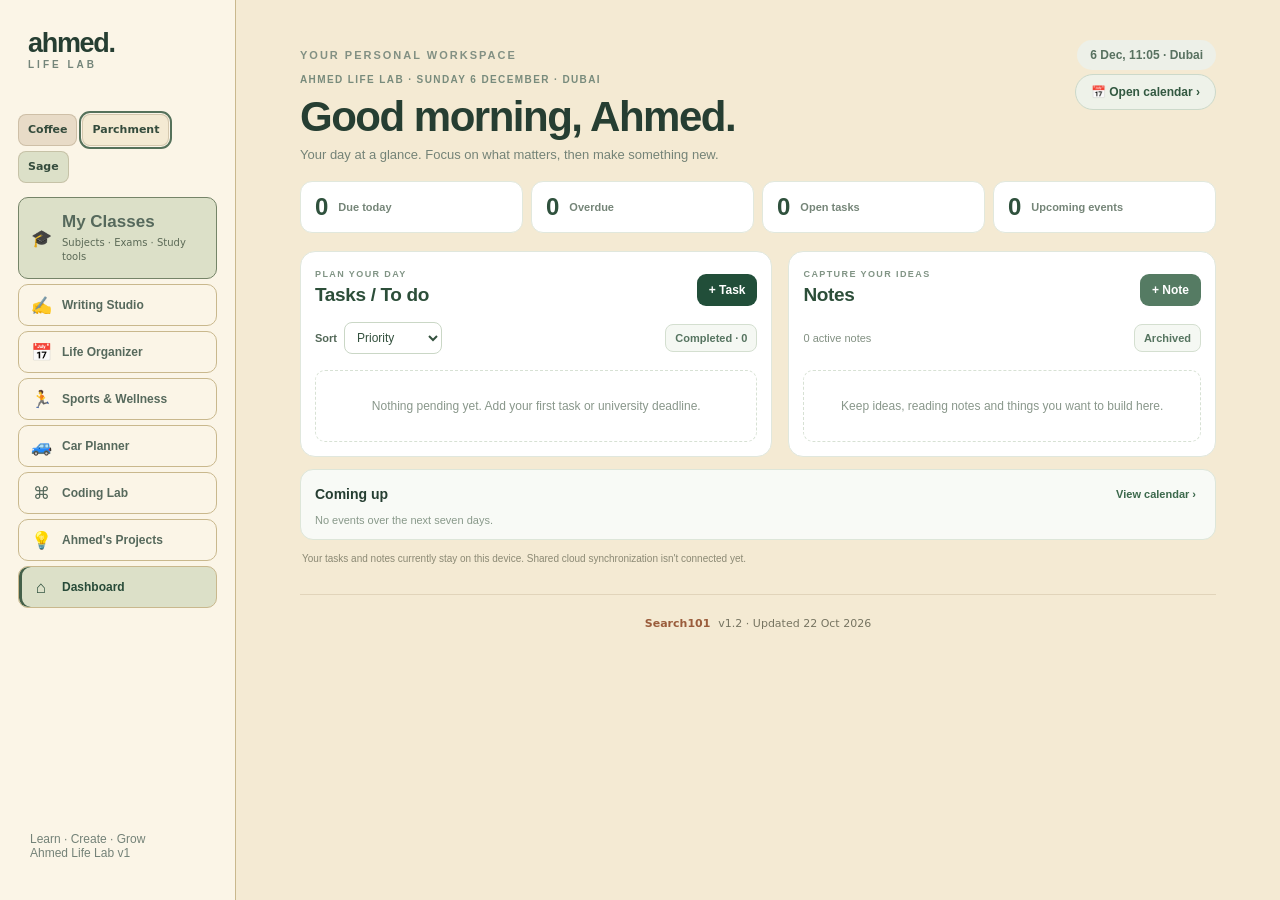
==== index.html @ 599ec327 "Restore browser history, reading position and safe swipe navigation" ====
<!doctype html><html lang="en"><head><meta charset="UTF-8"/><meta name="viewport" content="width=device-width,initial-scale=1"/><title>Ahmed | Life Lab</title><meta name="theme-color" content="#142F23"><meta name="apple-mobile-web-app-capable" content="yes"><meta name="apple-mobile-web-app-status-bar-style" content="default"><meta name="apple-mobile-web-app-title" content="Ahmed Life Lab"><link rel="icon" type="image/svg+xml" href="/ahmed-icon.svg?v=2"><link rel="apple-touch-icon" sizes="180x180" href="/apple-touch-icon.png?v=2"><link rel="manifest" href="/manifest.webmanifest?v=2"><style>
:root{font-family:Inter,ui-sans-serif,-apple-system,BlinkMacSystemFont,"Segoe UI",sans-serif;color:#263a31;background:#f7f5ef}*{box-sizing:border-box}body{margin:0}button,input,textarea,select{font:inherit}button{cursor:pointer}aside{position:fixed;inset:0 auto 0 0;width:236px;background:#eeefe8;border-right:1px solid #e0e4d9;padding:28px 18px;display:flex;flex-direction:column}header.logo{font-size:27px;font-weight:760;letter-spacing:-1.3px;margin:0 10px 30px}.logo a{display:inline-block;color:inherit;text-decoration:none;border-radius:6px}.logo a:focus-visible{outline:2px solid #345543;outline-offset:4px}.logo span{display:block;font-size:10px;letter-spacing:3px;color:#74857a;font-weight:650}.nav{display:grid;gap:5px}.nav button{text-align:left;border:0;background:transparent;border-radius:10px;padding:12px 13px;color:#56695c;font-weight:560}.nav button.active,.nav button:hover{background:#dce5d9;color:#284b39}.foot{margin-top:auto;font-size:12px;color:#748278;padding:12px}main{margin-left:236px;padding:40px clamp(20px,5vw,80px);max-width:1450px}.top{display:flex;justify-content:space-between;align-items:center;gap:10px;flex-wrap:wrap}.eyebrow{color:#829083;font-size:11px;letter-spacing:2px;font-weight:750;text-transform:uppercase}h1{letter-spacing:-1.7px;font-size:clamp(30px,4vw,46px);margin:10px 0}p{color:#6a796e;line-height:1.55}.hero{background:#e7ecdf;border-radius:20px;padding:32px;margin:26px 0}.hero h2{margin:8px 0;font-size:29px;letter-spacing:-.9px}.grid{display:grid;grid-template-columns:repeat(3,minmax(0,1fr));gap:16px}.card,.panel{background:#fff;border:1px solid #e7e9e1;border-radius:17px;padding:23px;box-shadow:0 3px 9px #25382905}.card{cursor:pointer;transition:transform .15s}.card:hover{transform:translateY(-2px)}.symbol{display:inline-flex;align-items:center;justify-content:center;width:42px;height:42px;border-radius:13px;background:#eef2e9;color:#456653;font-size:22px}.card h3{margin:16px 0 4px}.card p{font-size:13px;margin:0}.chip{background:#edf0e8;color:#587160;padding:8px 13px;border-radius:50px;font-size:12px;font-weight:700}.toolbar{display:flex;gap:10px;flex-wrap:wrap;margin:20px 0}.primary{background:#345543;color:white;border:0;padding:12px 18px;border-radius:10px;font-weight:650}.secondary{background:#e9ede6;border:0;padding:10px 14px;border-radius:9px;color:#365340}.danger{color:#9a4b4b}.items{display:grid;gap:10px}.item{display:flex;align-items:center;gap:12px;justify-content:space-between;padding:15px;border:1px solid #e7e9e1;border-radius:12px;background:#fff}.item strong{display:block}.item small{display:block;color:#8a948b;margin-top:5px}.item .actions{display:flex;gap:6px}.empty{text-align:center;padding:40px 10px;color:#829083;border:1px dashed #d8ddd2;border-radius:14px}.modal{position:fixed;inset:0;background:#10201888;display:none;align-items:center;justify-content:center;padding:16px;z-index:9}.modal.show{display:flex}.dialog{background:#fafbf8;width:min(540px,100%);padding:25px;border-radius:18px;max-height:90vh;overflow:auto}.dialog label{display:block;margin:15px 0 6px;font-size:13px;font-weight:700}.dialog input,.dialog textarea,.dialog select{width:100%;border:1px solid #d5ddd1;background:white;border-radius:10px;padding:11px;color:#263a31}.dialog textarea{min-height:130px}.dialog .buttons{display:flex;gap:9px;margin-top:20px}.small{font-size:12px}.notice{background:#fff9e9;border:1px solid #f0e3bb;padding:12px 16px;border-radius:10px;font-size:12px;color:#766537;margin:20px 0}#menu{display:none}@media(max-width:900px){aside{position:static;width:auto;padding:18px}.logo{margin:0 0 12px!important}.nav{display:flex;overflow:auto;gap:3px}.nav button{white-space:nowrap;font-size:12px;padding:9px}aside .foot{display:none}main{margin:0;padding:20px}.grid{grid-template-columns:repeat(2,minmax(0,1fr))}}@media(max-width:550px){.grid{grid-template-columns:1fr}.hero{padding:22px}.card{padding:18px}.item{align-items:flex-start}.item .actions{flex-direction:column}}

/* Responsive navigation refresh · Ahmed Life Lab · October 2026 */
.nav button{display:flex;align-items:center;gap:10px}
.nav .nav-icon{flex:0 0 22px;display:inline-flex;justify-content:center;align-items:center;font-size:17px;line-height:1}
.nav .nav-label{min-width:0;line-height:1.2}
@media(max-width:900px){
  aside{padding:14px 14px 12px}
  header.logo{margin:0 0 12px!important;font-size:26px}
  .nav{display:grid;grid-template-columns:repeat(2,minmax(0,1fr));gap:6px;overflow:visible;width:100%}
  .nav button{display:flex;align-items:center;gap:7px;min-width:0;min-height:40px;padding:8px 9px;border:1px solid #e0e5db;border-radius:10px;background:#f9faf6;color:#506557;white-space:normal;text-align:left;font-size:12px;font-weight:630;line-height:1.15}
  .nav button.active{background:#dce5d9;border-color:#cadacc;color:#284b39}
  .nav .nav-icon{flex:0 0 19px;font-size:15px}
  .nav .nav-label{white-space:normal;overflow-wrap:normal}
  main{padding:14px 14px 24px}
  .top{align-items:center;gap:6px;margin-bottom:10px}
  .top .eyebrow{font-size:10px;letter-spacing:1.2px}
  .top .chip{font-size:11px;padding:7px 9px}
  h1{margin:8px 0 12px;font-size:clamp(29px,7vw,39px);line-height:1.15}
  .hero{margin:15px 0;padding:20px}
  .hero h2{font-size:24px}
  .hero p{margin-bottom:0}
}
@media(max-width:390px){
  .nav button{font-size:11px;gap:5px;padding:8px 7px}
  .nav .nav-icon{flex-basis:17px;font-size:14px}
  .top .eyebrow{letter-spacing:.7px}
}

.idea-launcher{display:flex;align-items:center;gap:12px;width:100%;text-align:left;cursor:pointer;margin-top:14px;padding:15px 18px;color:#263a31;font:inherit;border-radius:15px}
.idea-launcher:hover,.idea-launcher:focus-visible{background:#fbfcf9;border-color:#bccfbd;outline-offset:2px}
.idea-launcher-icon{width:40px;height:40px;flex:0 0 40px;display:grid;place-items:center;border-radius:11px;background:#edf2e9;font-size:20px}
.idea-launcher-label{display:flex;flex-direction:column;gap:5px;min-width:0}
.idea-launcher-label strong{font-size:16px;font-weight:730;color:#263a31}
.idea-launcher-label small{font-size:12px;color:#7b8b7b}
.idea-launcher-arrow{margin-left:auto;color:#698473;font-size:23px}
@media(max-width:900px){.idea-launcher{padding:12px 14px;margin-top:12px}}

/* Ahmed personal calendar */
.ahc{max-width:1350px;margin:0 auto 25px;color:#2a4535}
.ahc button,.ahc select{font:inherit;cursor:pointer}
.ahc-header{display:flex;justify-content:space-between;align-items:end;gap:12px;flex-wrap:wrap}
.ahc-kicker{font-size:10px;font-weight:750;color:#799080;letter-spacing:1.7px}
.ahc-header h1{font-size:clamp(28px,3vw,39px);margin:7px 0 4px}
.ahc-header p{margin:0;font-size:13px}
.ahc-tools{display:flex;align-items:center;flex-wrap:wrap;gap:6px}
.ahc-btn,.ahc-select{min-height:35px;padding:8px 11px;border:1px solid #bccdbb;border-radius:9px;background:#fff;color:#2d4b3a;font-weight:620;font-size:12px}
.ahc-btn.active{background:#214d39;color:#fff;border-color:#214d39}
.ahc-controls{display:flex;justify-content:space-between;align-items:center;gap:9px;flex-wrap:wrap;margin:13px 0 7px}
.ahc-fields,.ahc-pager,.ahc-views{display:flex;gap:6px;align-items:center;flex-wrap:wrap}
.ahc-select{font-weight:500;padding:8px;max-width:150px}
.ahc-pager .arrow{font-size:18px;min-width:36px}
.ahc-caption{margin:13px 0 6px;font-size:19px;font-weight:750;letter-spacing:-.3px}
.ahc-yearbar{display:flex;align-items:center;gap:10px}
.ahc-legend{display:flex;gap:6px;flex-wrap:wrap;margin:10px 0 5px}
.ahc-pri{font-size:11px;padding:5px 9px;border-radius:6px;border:1px solid currentColor}
.ahc-pri.urgent{background:#fdf0f1;color:#a92d38}
.ahc-pri.high{background:#fff3e9;color:#a45b32}
.ahc-pri.normal{background:#edf4ed;color:#42724d}
.ahc-pri.low{background:#ebf3fb;color:#3c6f97}
.ahc-pri.picked{outline:2px solid currentColor;outline-offset:1px}
.ahc-hint{font-size:11px;color:#78897d;margin:5px 0 11px}
.ahc-month{border:1px solid #c2d0bf;border-radius:12px;overflow:hidden;background:#fff}
.ahc-week-head,.ahc-month-grid{display:grid;grid-template-columns:repeat(7,minmax(0,1fr))}
.ahc-week-head{background:#e5ede1}
.ahc-week-head span{text-align:center;font-weight:730;font-size:12px;padding:10px 2px}
.ahc-cell{min-width:0;min-height:103px;padding:4px 5px;border-top:1px solid #cad8c6;border-right:1px solid #cad8c6}
.ahc-cell:nth-child(7n){border-right:0}
.ahc-cell.outside{background:#f4f6f3}
.ahc-cell.selected{background:#f1f7ef;box-shadow:inset 0 0 0 2px #739575}
.ahc-number-line{display:flex;justify-content:flex-end;margin-bottom:4px}
.ahc-number{border:0;border-radius:25px;background:transparent;color:#2d4b3a;font-size:12px;font-weight:750;min-width:27px;min-height:27px}
.ahc-cell.today .ahc-number{background:#214d39;color:#fff}
.ahc-cell.outside .ahc-number{color:#99a89b}
.ahc-chips{display:grid;gap:3px}
.ahc-chip{display:block;min-width:0;width:100%;overflow:hidden;text-overflow:ellipsis;white-space:nowrap;text-align:left;border:0;border-left:3px solid #56805a;border-radius:5px;padding:4px 5px;background:#ebf3e9;color:#355a39;font-size:10px;line-height:1.4}
.ahc-chip.urgent{background:#fef0f1;border-color:#ba3441;color:#aa3540}
.ahc-chip.high{background:#fff0e6;border-color:#bd794d;color:#985b38}
.ahc-chip.low,.ahc-chip.university{background:#eaf2fa;border-color:#4578a5;color:#35628b}
.ahc-chip.done{text-decoration:line-through;opacity:.65}
.ahc-more{font-size:10px;color:#6f806f}
.ahc-agenda{border:1px solid #e0e7dc;border-radius:12px;background:#fff;padding:14px;margin:16px 0}
.ahc-agenda-head{display:flex;align-items:center;justify-content:space-between;gap:8px;margin-bottom:12px}
.ahc-agenda-head h2{font-size:17px;margin:0}
.ahc-agenda-list{display:grid;gap:7px}
.ahc-entry{display:flex;gap:9px;align-items:center;justify-content:space-between;border-left:4px solid #557f5d;background:#f4f7f2;padding:10px 11px;border-radius:7px;min-width:0}
.ahc-entry.urgent{background:#fef2f2;border-color:#b73442}
.ahc-entry.high{background:#fff4ed;border-color:#b8794c}
.ahc-entry.low,.ahc-entry.university{background:#eef5fc;border-color:#5380a4}
.ahc-entry.done{opacity:.65}
.ahc-entry.done strong{text-decoration:line-through}
.ahc-details{flex:1;min-width:0;display:flex;flex-direction:column;gap:4px}
.ahc-details strong{font-size:12px;overflow-wrap:anywhere}
.ahc-details small{font-size:11px;color:#718273;white-space:pre-wrap;overflow-wrap:anywhere}
.ahc-entry-tools{display:flex;gap:6px;align-items:center}
.ahc-entry-tools button{border:1px solid #c4d3c1;background:#fff;color:#365942;border-radius:7px;padding:6px 9px;font-size:11px}
.ahc-entry-tools input{accent-color:#356542;width:16px;height:16px}
.ahc-empty{color:#819181;font-size:12px;padding:12px}
.ahc-week{display:grid;grid-template-columns:repeat(7,minmax(0,1fr));border:1px solid #c5d3c2;border-radius:12px;overflow:hidden;background:#fff}
.ahc-week-col{padding:8px;min-width:0;min-height:170px;border-right:1px solid #cbd8c9}
.ahc-week-col:last-child{border-right:0}
.ahc-week-col.selected{background:#f0f6ed}
.ahc-week-col>button{border:0;background:transparent;font-size:12px;font-weight:740;color:#305341;margin-bottom:12px}
.ahc-week-col .ahc-chip{margin-bottom:5px}
.ahc-year{display:grid;grid-template-columns:repeat(3,minmax(0,1fr));gap:12px}
.ahc-mini{border:1px solid #d7e1d4;border-radius:12px;background:#fff;padding:11px;min-width:0}
.ahc-mini-title{border:0;background:transparent;color:#2c533b;font-size:13px;font-weight:760;margin-bottom:8px}
.ahc-mini-grid{display:grid;grid-template-columns:repeat(7,minmax(0,1fr));gap:2px}
.ahc-mini-grid span,.ahc-mini-grid button{border:0;background:transparent;text-align:center;border-radius:4px;padding:4px 0;font-size:10px;min-width:0;color:#496c50}
.ahc-mini-grid button.has{background:#dcebd7;font-weight:750}
.ahc-mini-grid button.today{background:#264b38;color:white}
.ahc-footnote{margin-top:12px;background:#fff9e9;border:1px solid #f1e4c0;border-radius:9px;padding:10px 12px;font-size:11px;color:#826d49}
.ahc-overlay{position:fixed;inset:0;background:#13271bbb;z-index:50;display:none;align-items:center;justify-content:center;padding:14px}
.ahc-overlay.show{display:flex}
.ahc-dialog{background:white;border-radius:16px;max-height:90dvh;overflow:auto;width:min(520px,100%);padding:20px}
.ahc-dialog h2{margin:0 0 12px}
.ahc-dialog label{font-size:12px;font-weight:700;display:block;margin:10px 0 5px}
.ahc-dialog input:not([type=checkbox]),.ahc-dialog textarea,.ahc-dialog select{width:100%;min-width:0;border:1px solid #c5d4c2;border-radius:8px;padding:10px;font:inherit;font-size:13px;box-sizing:border-box;background:white;color:#2a4635}
.ahc-dialog textarea{min-height:95px}
.ahc-form-grid{display:grid;grid-template-columns:repeat(2,minmax(0,1fr));gap:5px 10px}
.ahc-modal-actions{display:flex;gap:8px;justify-content:flex-end;flex-wrap:wrap;margin-top:15px}
@media(max-width:900px){.ahc-cell{min-height:85px}.ahc-controls{justify-content:flex-start}.ahc-header{align-items:flex-start}}
@media(max-width:650px){
 .ahc-header h1{font-size:28px}.ahc-tools .ahc-btn{padding:8px;font-size:11px}
 .ahc-controls .ahc-fields{flex:1 1 100%}.ahc-cell{min-height:55px;padding:2px 1px}
 .ahc-week-head span{font-size:10px;padding:8px 1px}
 .ahc-number-line{justify-content:center}.ahc-number{min-height:23px;min-width:23px;font-size:11px;padding:0}
 .ahc-chips{text-align:center;display:block;line-height:8px}
 .ahc-chip{display:inline-block;vertical-align:middle;width:6px;height:6px;margin:1px;padding:0;border:0;border-radius:50%;font-size:0}
 .ahc-more{font-size:9px}.ahc-week-col{padding:4px 1px;min-height:90px}
 .ahc-week-col>button{padding:0;font-size:10px}.ahc-week-col .ahc-chip{display:block;margin:3px auto}
 .ahc-year{grid-template-columns:repeat(2,minmax(0,1fr));gap:8px}.ahc-mini{padding:7px 5px}.ahc-mini-grid span,.ahc-mini-grid button{font-size:9px;padding:3px 0}
 .ahc-agenda{padding:11px}.ahc-agenda-head h2{font-size:15px}.ahc-form-grid{gap:3px 7px}
}
@media print{
  body{background:#fff!important}aside,.top,main>.notice,.ahc-tools,.ahc-controls,.ahc-yearbar,.ahc-legend,.ahc-hint,.ahc-footnote,.ahc-overlay,.ahc-agenda-head button,.ahc-entry-tools{display:none!important}
  main{max-width:none!important;margin:0!important;padding:0!important}.ahc{max-width:100%}
  .ahc-cell{min-height:84px!important;break-inside:avoid}.ahc-year{grid-template-columns:repeat(3,minmax(0,1fr))}
  .ahc-week-head,.ahc-month-grid,.ahc-mini{break-inside:avoid}.ahc-chip{white-space:normal}
}

/* Ahmed Life Lab daily workspace */
.ahd{max-width:1420px}
.ahd-greeting{display:flex;justify-content:space-between;align-items:flex-start;gap:14px;margin:4px 0 15px;flex-wrap:wrap}
.ahd-greeting .ahd-kicker{font-size:10px;color:#788b7c;letter-spacing:1.4px;font-weight:770;text-transform:uppercase}
.ahd-greeting h1{margin:8px 0 5px;font-size:clamp(29px,3.7vw,42px);letter-spacing:-1.5px;line-height:1.13}
.ahd-greeting p{margin:0;font-size:13px;color:#748377}
.ahd-date-pill{border:1px solid #ccd9ca;border-radius:30px;padding:10px 15px;background:#eef2e9;color:#325840;font-size:12px;font-weight:750;cursor:pointer}
.ahd-stats{display:grid;grid-template-columns:repeat(4,minmax(0,1fr));gap:8px;margin:0 0 18px}
.ahd-stats>div{border:1px solid #e1e8dd;border-radius:12px;padding:11px 14px;background:#fff;display:flex;gap:10px;align-items:center;min-width:0}
.ahd-stats strong{font-size:24px;font-weight:790;color:#2f513d}
.ahd-stats span{font-size:11px;color:#758578;font-weight:620}
.ahd-layout{display:grid;grid-template-columns:minmax(0,1fr) 188px;align-items:start;gap:16px}
.ahd-work,.ahd-panel,.ahd-columns{min-width:0}
.ahd-columns{display:grid;grid-template-columns:minmax(0,1.05fr) minmax(0,.95fr);gap:13px;align-items:start}
.ahd-panel{background:#fff;border:1px solid #e0e7dd;border-radius:15px;padding:14px}
.ahd-panel-top{display:flex;align-items:center;justify-content:space-between;gap:6px;min-height:49px}
.ahd-eyebrow{font-size:9px;letter-spacing:1.4px;font-weight:800;color:#819485}
.ahd-panel h2{margin:5px 0;color:#2c4e39;font-size:19px;letter-spacing:-.35px}
.ahd-solid-btn{border:0;border-radius:9px;background:#214e39;color:#fff;padding:9px 12px;font-size:12px;font-weight:720;cursor:pointer;white-space:nowrap}
.ahd-note-add{background:#557b63}
.ahd-panel-controls{display:flex;align-items:center;flex-wrap:wrap;gap:7px;min-height:43px;margin:2px 0 10px;color:#829082;font-size:11px}
.ahd-panel-controls label{font-weight:730;color:#536858}
.ahd-panel-controls select{font:inherit;font-size:12px;color:#34513e;border:1px solid #cad7c6;background:#fff;border-radius:8px;padding:7px 8px;min-width:98px}
.ahd-filter{margin-left:auto;border:1px solid #d4dfd0;background:#f5f8f3;border-radius:8px;color:#567460;padding:7px 9px;font-size:11px;font-weight:710;cursor:pointer}
.ahd-filter.on{color:#fff;background:#416b50}
.ahd-task-list,.ahd-note-list{display:grid;gap:8px}
.ahd-task{border:1px solid #d2dfd0;background:#f4f8f2;border-radius:11px;padding:11px}
.ahd-task.urgent{border-color:#e5a3a4;background:#fff4f3}
.ahd-task.high{border-color:#e3bb9c;background:#fff7f0}
.ahd-task.low{border-color:#aec9de;background:#f4f9fd}
.ahd-task.is-done{opacity:.72}
.ahd-card-heading{display:flex;align-items:flex-start;justify-content:space-between;gap:8px}
.ahd-card-heading strong{font-size:13px;line-height:1.45;color:#2b4535;overflow-wrap:anywhere}
.ahd-task.is-done strong{text-decoration:line-through}
.ahd-task-tag{background:#e8eee5;border-radius:6px;color:#617966;font-size:10px;padding:4px 6px;flex-shrink:0}
.ahd-description{margin:6px 0;color:#58695e;font-size:11px;line-height:1.55;white-space:pre-wrap;overflow-wrap:anywhere;display:-webkit-box;-webkit-line-clamp:3;-webkit-box-orient:vertical;overflow:hidden}
.ahd-task-meta{display:flex;align-items:center;gap:7px;flex-wrap:wrap;margin:9px 0 5px;color:#687b6c;font-size:11px}
.ahd-priority{border:1px solid currentColor;border-radius:6px;padding:2px 5px;color:#46724c;background:#e5f0e4}
.ahd-priority.urgent{color:#b42b3b;background:#fbe9ec}
.ahd-priority.high{color:#9b5d30;background:#fff0e6}
.ahd-priority.low{color:#326c97;background:#e9f2fa}
.ahd-overdue{color:#b12935;font-weight:750}
.ahd-due-today{font-weight:750;color:#aa6a38}
.ahd-task-actions,.ahd-note-actions{display:flex;gap:6px;justify-content:flex-end;margin-top:10px;flex-wrap:wrap}
.ahd-small-btn{background:#fff;border:1px solid #cad7c7;border-radius:7px;padding:6px 10px;font-size:11px;font-weight:700;color:#36543e;cursor:pointer}
.ahd-small-btn.ahd-done{background:#e6eee4}
.ahd-note-card{background:#f6f9f5;border:1px solid #bdcfbc;border-radius:11px;padding:12px}
.ahd-note-card .ahd-card-heading strong{font-size:13px}
.ahd-note-body{font-size:11px;color:#647467;line-height:1.55;white-space:pre-wrap;overflow-wrap:anywhere;display:-webkit-box;-webkit-line-clamp:4;-webkit-box-orient:vertical;overflow:hidden;margin:9px 0 3px}
.ahd-empty{border:1px dashed #d7e1d4;border-radius:10px;padding:26px 13px;font-size:12px;color:#89978b;line-height:1.5;text-align:center}
.ahd-more{background:none;border:0;text-decoration:underline;color:#396d4e;font-size:11px;margin-top:13px;font-weight:720;cursor:pointer}
.ahd-note-count{font-size:11px;color:#869586;margin:9px}
.ahd-upcoming{border:1px solid #dde6d9;border-radius:13px;padding:13px 14px;margin-top:12px;background:#f8faf6}
.ahd-upcoming-top{display:flex;justify-content:space-between;align-items:center;margin-bottom:9px}
.ahd-upcoming h2{font-size:14px;margin:0}
.ahd-plain-btn{border:0;background:transparent;color:#3b684b;font-size:11px;font-weight:700;cursor:pointer;padding:5px}
.ahd-event-list{display:flex;flex-wrap:wrap;gap:7px}
.ahd-event-chip{display:flex;align-items:center;gap:7px;border:1px solid #cbd9c8;background:#fff;color:#416049;border-radius:9px;padding:8px 9px;font-size:11px;cursor:pointer;text-align:left}
.ahd-event-date{font-weight:800;color:#2b573b}
.ahd-upcoming-empty{font-size:11px;color:#88998a}
.ahd-rail{background:#edf1e9;border:1px solid #dde7d9;border-radius:15px;padding:12px}
.ahd-rail h2{font-size:16px;color:#325341;margin:3px 0 4px}
.ahd-rail p{font-size:11px;color:#819083;margin:0 0 13px}
.ahd-shortcuts{display:grid;gap:7px}
.ahd-shortcut{display:flex;align-items:center;gap:8px;border:1px solid #e4ebe0;background:#fff;border-radius:9px;min-height:42px;padding:7px 9px;color:#34533f;font-size:11px;font-weight:730;text-align:left;cursor:pointer}
.ahd-shortcut:hover{background:#f8faf7}
.ahd-shortcut-symbol{font-size:17px;flex:0 0 23px}
.ahd-chev{margin-left:auto;font-size:19px;color:#859b86}
.ahd-mobile-project{display:none}
.ahd-local-note{font-size:10px;color:#8b8974;margin:13px 2px 0}
.ahd-modal{display:none;position:fixed;inset:0;z-index:60;background:#142b20b8;padding:16px;align-items:center;justify-content:center}
.ahd-modal.show{display:flex}
.ahd-note-dialog{background:#fff;border-radius:15px;padding:20px;width:min(520px,100%);max-height:90dvh;overflow:auto;box-shadow:0 20px 45px #0002}
.ahd-note-dialog-head{display:flex;align-items:center;justify-content:space-between}
.ahd-note-dialog h2{font-size:21px;margin:0 0 12px}
.ahd-note-dialog label{display:block;font-size:12px;font-weight:720;color:#3b5b43;margin:12px 0 5px}
.ahd-note-dialog input,.ahd-note-dialog textarea{border:1px solid #c9d8c4;border-radius:9px;padding:11px;background:white;width:100%;font:inherit;font-size:13px;box-sizing:border-box;color:#2a4536}
.ahd-note-dialog textarea{resize:vertical;line-height:1.6;min-height:150px}
.ahd-note-dialog-actions{display:flex;justify-content:flex-end;align-items:center;gap:10px;margin-top:15px}
@media(max-width:1210px){.ahd-layout{grid-template-columns:minmax(0,1fr) 166px;gap:11px}.ahd-columns{gap:9px}.ahd-panel{padding:11px}.ahd-rail{padding:9px}}
@media(max-width:1050px){.ahd-layout{grid-template-columns:1fr}.ahd-rail{display:none}.ahd-mobile-project{display:flex;align-items:center;gap:9px;padding:13px 16px;border:1px solid #cfddcb;border-radius:11px;background:#fff;width:100%;margin-top:12px;color:#35583f;text-align:left;cursor:pointer}.ahd-mobile-project span:first-child{font-size:20px}.ahd-mobile-project span:nth-child(2){display:flex;flex:1;flex-direction:column;gap:4px}.ahd-mobile-project small{color:#819083;font-size:10px}}
@media(max-width:720px){.ahd-columns{grid-template-columns:1fr;gap:12px}.ahd-panel{padding:13px}.ahd-greeting{margin-top:8px}.ahd-stats{gap:6px}.ahd-stats>div{padding:9px 7px;display:flex;flex-direction:column;gap:2px;text-align:center}.ahd-stats strong{font-size:20px}.ahd-stats span{font-size:9px}.ahd-greeting .ahd-kicker{font-size:9px;letter-spacing:1px}.ahd-greeting h1{font-size:30px}}
@media(max-width:420px){.ahd-stats>div{min-height:58px}.ahd-date-pill{padding:7px 10px;font-size:11px}.ahd-panel-top h2{font-size:18px}}

/* Unified site navigation v2: one global sidebar, no duplicate home Explore panel. */
.ahd-layout{grid-template-columns:minmax(0,1fr)!important}
.ahd-rail,.ahd-mobile-project{display:none!important}
@media(min-width:1051px){.ahd-columns{grid-template-columns:minmax(0,1.05fr) minmax(0,.95fr);gap:16px}}
@media(max-width:900px){
 .nav{display:grid;grid-template-columns:repeat(2,minmax(0,1fr));gap:6px;overflow:visible;width:100%}
 .nav button{min-height:40px;min-width:0;white-space:normal}
 .nav .nav-label{overflow-wrap:anywhere}
}
</style><link rel="stylesheet" href="/writing-v2.css?v=20261019"></head><body><aside><header class="logo"><a id="ahmedHome" href="/" aria-label="Ahmed Life Lab home" title="Back to Dashboard">ahmed.<span>LIFE LAB</span></a></header><nav class="nav" id="nav"></nav><div class="foot">Learn · Create · Grow<br/>Ahmed Life Lab v1</div></aside><main><div class="top"><div class="eyebrow">YOUR PERSONAL WORKSPACE</div><div class="chip" id="clock">Dubai · UAE</div></div><div id="content"></div><div class="notice">Private prototype: entries are saved only in this browser on this device. Cloud synchronization and accounts are not connected yet. Avoid entering sensitive medical details.</div></main><div id="modal" class="modal"><div class="dialog"><h2 id="modalTitle">New entry</h2><form id="entryForm"><label for="entryTitle">Title</label><input id="entryTitle" maxlength="150" required placeholder="Give this a name"/><label for="entryDate">Date (optional)</label><input type="date" id="entryDate"/><label for="entryDetails">Notes</label><textarea id="entryDetails" placeholder="Details, ideas, goals..."></textarea><div class="buttons"><button class="primary" type="submit">Save entry</button><button class="secondary" type="button" id="cancel">Cancel</button></div></form></div></div><script>
const semesterExams=[{"id": "semester-2026-oct-17", "title": "English 2", "date": "2026-10-17", "time": "15:30", "details": "HUB Yard \u00b7 Zone C", "kind": "event", "source": "university", "priority": "Low", "exam": true}, {"id": "semester-2026-oct-20", "title": "AI in Modern Life", "date": "2026-10-20", "time": "09:30", "details": "HUB Yard \u00b7 Zone C", "kind": "event", "source": "university", "priority": "Low", "exam": true}, {"id": "semester-2026-oct-21", "title": "Principles of Environmental Sciences", "date": "2026-10-21", "time": "12:30", "details": "HUB Yard \u00b7 Zone B", "kind": "event", "source": "university", "priority": "Low", "exam": true}, {"id": "semester-2026-oct-22", "title": "Emirati Studies", "date": "2026-10-22", "time": "09:30", "details": "HUB Yard \u00b7 Zone A", "kind": "event", "source": "university", "priority": "Low", "exam": true}, {"id": "semester-2026-oct-23", "title": "Psychology II", "date": "2026-10-23", "time": "15:00", "details": "HUB-101", "kind": "event", "source": "university", "priority": "Low", "exam": true}];


function ahPriority(x,source){
 const choices=['Low','Normal','Medium','High','Urgent'];
 const value=source==='semester'?(all().semesterPriorities||{})[x.id]||'Normal':x.priority||'Normal';
 return `<select class="ah-badge ah-priority ${value.toLowerCase()}" data-priority-id="${esc(x.id)}" data-priority-source="${source}" aria-label="Priority for ${esc(x.title)}">${choices.map(p=>`<option${p===value?' selected':''}>${p}</option>`).join('')}</select>`;
}
function ahCountdown(x){
 if(x.done)return '<span class="ah-badge muted">Completed</span>';
 const dt=x.date||x.due;if(!dt)return '<span class="ah-badge muted">No date</span>';
 const now=new Date(),parts=Object.fromEntries(new Intl.DateTimeFormat('en-US',{timeZone:'Asia/Dubai',year:'numeric',month:'2-digit',day:'2-digit'}).formatToParts(now).map(p=>[p.type,p.value]));
 const today=parts.year+'-'+parts.month+'-'+parts.day;
 const days=Math.round((Date.parse(dt+'T00:00:00Z')-Date.parse(today+'T00:00:00Z'))/86400000);
 if(!Number.isFinite(days))return '';
 if(x.exam&&new Date(dt+'T'+(x.time||'23:59')+':00+04:00')<now)return '<span class="ah-badge muted">Past exam</span>';
 const cls=days<=0?'urgent':days<=3?'high':days<=7?'medium':'low';
 const label=days<0?Math.abs(days)+' days overdue':days===0?'Today':days===1?'1 day left':days+' days left';
 return `<span class="ah-badge ${cls}">${label}</span>`;
}
function ahBadges(x,source){return `<div class="ah-badges">${ahPriority(x,source)}${ahCountdown(x)}</div>`}
document.addEventListener('change',e=>{
 const el=e.target;if(!el.matches('[data-priority-id]'))return;
 try{
 const source=el.dataset.prioritySource,id=el.dataset.priorityId,value=el.value;
 if(!['Low','Normal','Medium','High','Urgent'].includes(value))return;
 if(source==='notes'){const rows=JSON.parse(localStorage.getItem('ahmed-daily-notes-v1')||'[]'),x=rows.find(x=>x.id===id);if(x){x.priority=value;x.updatedAt=new Date().toISOString();localStorage.setItem('ahmed-daily-notes-v1',JSON.stringify(rows));}}
 else {const db=all();if(source==='semester'){db.semesterPriorities||={};db.semesterPriorities[id]=value;}else{const x=(db[source]||[]).find(x=>x.id===id);if(x){x.priority=value;x.updatedAt=new Date().toISOString();}}save(db);}
 render();
 }catch{alert('Could not save priority. Please try again.');}
});

const modules=[{id:'university',icon:'🎓',name:'University Planner',desc:'Courses, homework, exams and study goals',hint:'Track assignments and your psychology studies'},{id:'writing',icon:'✍️',name:'Writing Studio',desc:'Notes, essays, chapters and books',hint:'Capture an idea, essay or book chapter'},{id:'life',icon:'📅',name:'Life Organizer',desc:'Calendar, tasks and routines',hint:'Organize personal tasks and important dates'},{id:'sports',icon:'🏃',name:'Sports & Wellness',desc:'Training, activity and wellness goals',hint:'Log training and healthy habits'},{id:'car',icon:'🚙',name:'Car Planner',desc:'Nissan and future car comparisons',hint:'Save and compare vehicles and budgets'},{id:'coding',icon:'⌘',name:'Coding Lab',desc:'Build projects and learn to publish',hint:'Log your first coding project'},{id:'projects',icon:'💡',name:"Ahmed's Projects",desc:'Ideas, notes and things to build',hint:'Save ideas, brainstorm projects and plan what to build next'}];let page='home',editing=null;
function all(){try{return JSON.parse(localStorage.getItem('ahmed-life-lab-v1')||'{}')}catch{return {}}}function save(v){localStorage.setItem('ahmed-life-lab-v1',JSON.stringify(v))}function esc(v){return String(v??'').replace(/[&<>"']/g,c=>({'&':'&amp;','<':'&lt;','>':'&gt;','"':'&quot;',"'":'&#39;'}[c]))}
function render(){document.getElementById('nav').innerHTML='<button class="'+(page==='home'?'active':'')+'" data-page="home"><span class="nav-icon" aria-hidden="true">⌂</span><span class="nav-label">Dashboard</span></button>'+modules.map(m=>'<button data-page="'+m.id+'" class="'+(page===m.id?'active':'')+'"><span class="nav-icon" aria-hidden="true">'+m.icon+'</span><span class="nav-label">'+m.name+'</span></button>').join('');document.querySelectorAll('[data-page]').forEach(b=>b.onclick=()=>{page=b.dataset.page;render()});const root=document.getElementById('content');if(page==='home'){root.innerHTML='<h1>Welcome to your world, Ahmed.</h1><p>One space to study, create, organize, and build your future.</p><section class="hero"><div class="eyebrow">TODAY IS A NEW OPPORTUNITY</div><h2>Make today count.</h2><p>Learn something. Create something. Move forward.</p></section><div class="grid">'+modules.filter(m=>m.id!=='projects').map(m=>'<article class="card" data-open="'+m.id+'"><div class="symbol">'+m.icon+'</div><h3>'+m.name+'</h3><p>'+m.desc+'</p><p class="small">'+((all()[m.id]||[]).length)+' saved entries</p></article>').join('')+'</div><button type="button" class="panel idea-launcher" data-open="projects" aria-label="Open Ahmed&#39;s Projects"><span class="idea-launcher-icon" aria-hidden="true">💡</span><span class="idea-launcher-label"><strong>Ahmed&#39;s Projects</strong><small>Ideas, notes and things to build</small></span><span class="idea-launcher-arrow" aria-hidden="true">→</span></button>';document.querySelectorAll('[data-open]').forEach(e=>e.onclick=()=>{page=e.dataset.open;render()});return}const m=modules.find(x=>x.id===page),entries=(all()[page]||[]);root.innerHTML='<h1>'+m.icon+' '+m.name+'</h1><p>'+m.desc+'</p><div class="toolbar"><button class="primary" id="add">'+(page==='projects'?'+ New idea':'+ New entry')+'</button><button class="secondary" id="export">Export JSON</button><span class="chip">'+entries.length+' entries</span></div><div class="panel" style="margin-bottom:16px"><strong>YOUR SPACE</strong><p>'+m.hint+'</p></div><div class="items">'+(entries.length?entries.map(x=>'<div class="item"><div><strong>'+esc(x.title)+'</strong><small>'+esc(x.date||'No date')+'</small><p class="small" style="white-space:pre-wrap">'+esc(x.details)+'</p></div><div class="actions"><button class="secondary" data-edit="'+x.id+'">Edit</button><button class="secondary danger" data-delete="'+x.id+'">Delete</button></div></div>').join(''):'<div class="empty">'+(page==='projects'?'No ideas yet. Add your first project idea.':'Nothing here yet. Add your first entry.')+'</div>')+'</div>';document.getElementById('add').onclick=()=>show();document.getElementById('export').onclick=()=>{const blob=new Blob([JSON.stringify(entries,null,2)],{type:'application/json'}),a=document.createElement('a');a.href=URL.createObjectURL(blob);a.download='ahmed-'+page+'.json';a.click();URL.revokeObjectURL(a.href)};document.querySelectorAll('[data-edit]').forEach(b=>b.onclick=()=>show(b.dataset.edit));document.querySelectorAll('[data-delete]').forEach(b=>b.onclick=()=>{if(confirm('Delete this entry?')){const db=all();db[page]=(db[page]||[]).filter(x=>x.id!==b.dataset.delete);save(db);render()}})}
function show(id){editing=id||null;const x=(all()[page]||[]).find(v=>v.id===id)||{};document.getElementById('modalTitle').textContent=id?(page==='projects'?'Edit idea':'Edit entry'):(page==='projects'?'New idea':'New entry');document.getElementById('entryTitle').value=x.title||'';document.getElementById('entryDate').value=x.date||'';document.getElementById('entryDetails').value=x.details||'';document.getElementById('modal').classList.add('show');document.getElementById('entryTitle').focus()}function hide(){document.getElementById('modal').classList.remove('show')}document.getElementById('cancel').onclick=hide;document.getElementById('modal').onclick=e=>{if(e.target.id==='modal')hide()};document.getElementById('entryForm').onsubmit=e=>{e.preventDefault();const db=all();db[page]||=[];const x={...(db[page].find(v=>v.id===editing)||{}),id:editing||crypto.randomUUID(),title:document.getElementById('entryTitle').value.trim(),date:document.getElementById('entryDate').value,details:document.getElementById('entryDetails').value,updatedAt:new Date().toISOString()};if(!x.title)return;if(editing)db[page]=db[page].map(v=>v.id===editing?x:v);else db[page].unshift(x);save(db);hide();render()};document.getElementById('clock').textContent=new Intl.DateTimeFormat('en-GB',{timeZone:'Asia/Dubai',day:'numeric',month:'short',hour:'2-digit',minute:'2-digit'}).format(new Date())+' · Dubai';render();
</script><style>
.writer-head{display:flex;justify-content:space-between;gap:14px;align-items:center;flex-wrap:wrap}.writer-sub{font-size:14px;margin:5px 0 18px}.book-grid{display:grid;grid-template-columns:repeat(auto-fill,minmax(220px,1fr));gap:18px;margin-top:22px}.book-card{border:1px solid #e5e6dc;border-radius:16px;padding:0;background:#fff;text-align:left;overflow:hidden;cursor:pointer;box-shadow:0 4px 12px #263a3108}.book-card:hover{transform:translateY(-2px)}.book-cover{min-height:220px;background:linear-gradient(150deg,#30493c,#677f66);padding:22px;display:flex;flex-direction:column;justify-content:space-between;color:#f6f2e7}.book-card:nth-child(even) .book-cover{background:linear-gradient(145deg,#756856,#baaa8b)}.book-cover small{letter-spacing:2px;font-size:10px;opacity:.85}.book-cover strong{font-family:Georgia,serif;font-size:26px;font-weight:500;overflow-wrap:anywhere}.book-info{padding:18px}.book-info h3{margin:0 0 8px}.book-info p{margin:0;font-size:12px}.book-tools{display:flex;gap:9px;flex-wrap:wrap}.writer-layout{display:grid;grid-template-columns:260px minmax(0,1fr);gap:20px;margin-top:20px}.writer-sidebar{background:#fff;border:1px solid #e7e9e1;border-radius:16px;padding:15px;height:fit-content}.writer-sidebar h3{margin:0 0 12px}.chapter-choice{display:block;width:100%;border:0;text-align:left;border-radius:9px;background:transparent;padding:13px 11px;color:#3d5447;margin:3px 0}.chapter-choice.selected{background:#e3ebdf}.chapter-choice span{display:block;font-weight:700}.chapter-choice small{color:#819084;font-size:11px}.writer-editor{background:#fff;border:1px solid #e7e9e1;border-radius:16px;padding:25px;min-width:0}.editor-title{font-size:26px;font-weight:700;letter-spacing:-.6px;background:transparent;border:0;border-bottom:1px solid #e5e8e1;width:100%;outline:none;padding:10px 0;color:#263a31}.editor-title:disabled{opacity:1;color:#263a31}.editor-text{font-family:Georgia,serif;font-size:19px;line-height:1.85;min-height:370px;resize:vertical;width:100%;border:0;outline:0;padding:16px 4px;background:transparent;color:#293b32}.editor-text:disabled{opacity:1;color:#293b32}.writer-meta{font-size:12px;color:#79887c;margin:12px 0;display:flex;gap:16px;flex-wrap:wrap}.writer-tabs{display:flex;gap:7px;flex-wrap:wrap;margin:14px 0}.writer-tabs button{border:0;border-radius:9px;background:#edf0e9;color:#465c4d;padding:8px 11px}.writer-tabs button.current{background:#365543;color:white}.writer-foot{display:flex;flex-wrap:wrap;gap:8px;align-items:center;margin-top:12px}.writer-note{font-size:12px;color:#7d8a7e}.revision-list{background:#f2f4ed;border-radius:10px;padding:12px;margin-top:15px}.revision-list button{margin:4px 4px 4px 0}.writer-empty{text-align:center;padding:65px 15px;color:#819083;border:1px dashed #d9dfd5;border-radius:14px}.writer-modal-label{display:block;font-size:13px;font-weight:700;margin:12px 0 6px}.writer-inline{border:1px solid #d6ddd2;border-radius:8px;padding:10px;width:100%;font:inherit;background:#fff}.writer-mini{font-size:11px;color:#88968b}.writer-danger{background:#f8eae8;color:#9b4540}.writer-section-title{font-weight:750;margin:16px 0 8px}@media(max-width:850px){.writer-layout{grid-template-columns:1fr}.writer-sidebar{padding:12px}.writer-editor{padding:15px}.editor-text{font-size:17px;min-height:340px}.book-grid{grid-template-columns:repeat(auto-fill,minmax(165px,1fr))}}
</style><script>
(function(){
"use strict";
const prior=render, MONTH=["January","February","March","April","May","June","July","August","September","October","November","December"], DAYS=["Mon","Tue","Wed","Thu","Fri","Sat","Sun"], TYPES=["Personal","University","Sports","Health","Travel","Car","Other"];
let today=nowDubai(),chosen=today,focus=today,view="month",filter="all",editId=null;
window.ahCalendarNavigation={get:()=>({chosen,focus,view,filter}),set:s=>{if(/^\d{4}-\d{2}-\d{2}$/.test(s.chosen))chosen=s.chosen;if(/^\d{4}-\d{2}-\d{2}$/.test(s.focus))focus=s.focus;if(["month","week","year","day"].includes(s.view))view=s.view;if(typeof s.filter==="string")filter=s.filter}};
function nowDubai(){
 const p=new Intl.DateTimeFormat("en-US",{timeZone:"Asia/Dubai",year:"numeric",month:"2-digit",day:"2-digit"}).formatToParts(new Date());
 const x=Object.fromEntries(p.map(t=>[t.type,t.value]));
 return x.year+"-"+x.month+"-"+x.day;
}
function z(n){return String(n).padStart(2,"0")}
function mk(s){const a=(s||today).split("-").map(Number);return new Date(Date.UTC(a[0],a[1]-1,a[2],12))}
function dateKey(d){return d.getUTCFullYear()+"-"+z(d.getUTCMonth()+1)+"-"+z(d.getUTCDate())}
function addDate(s,n){const d=mk(s);d.setUTCDate(d.getUTCDate()+n);return dateKey(d)}
function monStart(s){return addDate(s,-((mk(s).getUTCDay()+6)%7))}
function daysMonth(y,m){return new Date(Date.UTC(y,m+1,0,12)).getUTCDate()}
function setMonth(y,m){const d=mk(chosen);const day=d.getUTCDate(),v=new Date(Date.UTC(y,m,Math.min(day,daysMonth(y,m)),12));focus=chosen=dateKey(v)}
function clean(s){return String(s??"").replace(/[&<>"']/g,c=>({"&":"&amp;","<":"&lt;",">":"&gt;",'"':"&quot;","'":"&#39;"}[c]))}
function human(s){return new Intl.DateTimeFormat("en-GB",{timeZone:"UTC",weekday:"short",day:"numeric",month:"long",year:"numeric"}).format(mk(s))}
function short(s){return new Intl.DateTimeFormat("en-GB",{timeZone:"UTC",weekday:"short",day:"numeric",month:"short"}).format(mk(s))}
function entries(){
 const db=all(),life=Array.isArray(db.life)?db.life:[],uni=Array.isArray(db.university)?db.university:[];
 return [...semesterExams.map(x=>({...x,priority:(db.semesterPriorities||{})[x.id]||"Normal"})),...life.map(x=>({...x,kind:x.kind||"task",date:x.date||x.due||"",source:"life"})),...uni.filter(x=>x.date).map(x=>({...x,kind:"assignment",source:"university",priority:x.priority||"Normal"}))];
}
function pr(x){let p=String(x.priority||"Normal").toLowerCase();return ["urgent","high","medium","normal","low"].includes(p)?p:"normal"}
function onScreen(x){return filter==="all"||pr(x)===filter}
function dated(s){return entries().filter(x=>x.date===s&&onScreen(x)).sort((a,b)=>(a.time||"99:99").localeCompare(b.time||"99:99"))}
function chip(x){return '<button class="ahc-chip '+pr(x)+(x.source==="university"?" university":"")+(x.done?" done":"")+'" data-openitem="'+clean(x.id)+'" data-origin="'+x.source+'" title="'+clean(x.title)+'">'+(x.time?clean(x.time)+" ":"")+clean(x.title)+'</button>'}
function month(y,m){
 const skip=(new Date(Date.UTC(y,m,1,12)).getUTCDay()+6)%7, out=[];
 for(let i=0;i<42;i++){
  const d=dateKey(new Date(Date.UTC(y,m,i+1-skip,12))), items=dated(d), outside=mk(d).getUTCMonth()!==m;
  out.push('<div class="ahc-cell'+(outside?" outside":"")+(d===chosen?" selected":"")+(d===today?" today":"")+'"><div class="ahc-number-line"><button class="ahc-number" data-date="'+d+'" aria-label="'+clean(human(d))+'">'+mk(d).getUTCDate()+'</button></div><div class="ahc-chips">'+items.slice(0,3).map(chip).join("")+(items.length>3?'<span class="ahc-more">+'+(items.length-3)+'</span>':"")+'</div></div>');
 }
 return '<div class="ahc-month"><div class="ahc-week-head">'+DAYS.map(x=>'<span>'+x+'</span>').join("")+'</div><div class="ahc-month-grid">'+out.join("")+'</div></div>';
}
function week(){
 const first=monStart(focus), cols=[];
 for(let i=0;i<7;i++){
  const d=addDate(first,i),items=dated(d);
  cols.push('<div class="ahc-week-col'+(d===chosen?" selected":"")+'"><button data-date="'+d+'">'+clean(short(d))+'</button>'+items.slice(0,8).map(chip).join("")+(items.length>8?'<div class="ahc-more">+'+(items.length-8)+'</div>':"")+'</div>');
 }
 return '<div class="ahc-week">'+cols.join("")+'</div>';
}
function year(y){
 const cards=[];
 for(let m=0;m<12;m++){
  const offset=(new Date(Date.UTC(y,m,1,12)).getUTCDay()+6)%7, cells=[];
  for(let i=0;i<offset;i++)cells.push("<span></span>");
  for(let d=1;d<=daysMonth(y,m);d++){
   const dt=y+"-"+z(m+1)+"-"+z(d);
   cells.push('<button class="'+(dated(dt).length?"has ":"")+(dt===today?"today":"")+'" data-date="'+dt+'" title="'+clean(human(dt))+'">'+d+'</button>');
  }
  cards.push('<div class="ahc-mini"><button class="ahc-mini-title" data-month="'+m+'">'+MONTH[m]+'</button><div class="ahc-mini-grid">'+DAYS.map(x=>'<span>'+x.charAt(0)+'</span>').join("")+cells.join("")+'</div></div>');
 }
 return '<div class="ahc-year">'+cards.join("")+'</div>';
}
function line(x){
 const university=x.source==="university",label=university?(x.exam?"Exam · Dubai time":"University assignment"):x.kind==="event"?"Event":"Task";
 const time=x.time?x.time+(x.endTime?" to "+x.endTime:"")+" · ":"";
 const secondary=time+label+(x.priority?" · "+x.priority:"");
 return '<article class="ahc-entry '+pr(x)+(university?" university":"")+(x.done?" done":"")+'"><div class="ahc-details"><strong>'+clean(x.title)+'</strong><small>'+clean(secondary)+'</small>'+(x.details?'<small>'+clean(x.details)+'</small>':"")+ahBadges(x,x.exam?'semester':x.source)+'</div><div class="ahc-entry-tools">'+(!university&&x.kind!=="event"?'<input type="checkbox" data-check="'+clean(x.id)+'" '+(x.done?"checked":"")+' aria-label="Complete '+clean(x.title)+'">':"")+'<button data-openitem="'+clean(x.id)+'" data-origin="'+x.source+'">'+(university?"View":"Edit")+'</button></div></article>';
}
function dayPanel(d,heading=true){
 const items=dated(d);
 return '<section class="ahc-agenda">'+(heading?'<div class="ahc-agenda-head"><h2>'+clean(human(d))+'</h2><button class="ahc-btn" data-adddate="'+d+'">+ Add</button></div>':"")+'<div class="ahc-agenda-list">'+(items.length?items.map(line).join(""):'<p class="ahc-empty">Nothing on this date. Add an event or task.</p>')+'</div></section>';
}
function noDate(){
 const items=entries().filter(x=>x.source==="life"&&!x.date&&x.kind!=="event"&&onScreen(x));
 return items.length?'<section class="ahc-agenda"><div class="ahc-agenda-head"><h2>Tasks without a date</h2></div><div class="ahc-agenda-list">'+items.map(line).join("")+'</div></section>':"";
}
function ensureForm(){
 if(document.getElementById("ahcOverlay"))return;
 const div=document.createElement("div");div.id="ahcOverlay";div.className="ahc-overlay";div.setAttribute("role","dialog");div.setAttribute("aria-modal","true");div.setAttribute("aria-labelledby","ahcFormTitle");
 div.innerHTML='<div class="ahc-dialog"><h2 id="ahcFormTitle">New event</h2><form id="ahcForm"><div class="ahc-form-grid"><div><label for="ahcKind">Type</label><select id="ahcKind"><option value="event">Event</option><option value="task">Task</option></select></div><div><label for="ahcPriority">Priority</label><select id="ahcPriority"><option>Normal</option><option>Urgent</option><option>High</option><option>Medium</option><option>Low</option></select></div></div><label for="ahcTitle">Title</label><input id="ahcTitle" required maxlength="160"><div class="ahc-form-grid"><div><label for="ahcDate">Date</label><input id="ahcDate" type="date"></div><div><label for="ahcCategory">Category</label><select id="ahcCategory">'+TYPES.map(x=>'<option>'+x+'</option>').join("")+'</select></div><div><label for="ahcTime">Start time</label><input id="ahcTime" type="time"></div><div><label for="ahcEnd">End time</label><input id="ahcEnd" type="time"></div></div><label for="ahcDetails">Notes</label><textarea id="ahcDetails"></textarea><label id="ahcCompleteLabel"><input type="checkbox" id="ahcComplete"> Completed task</label><div class="ahc-modal-actions"><button type="button" class="ahc-btn" id="ahcRemove" hidden>Delete</button><button type="button" class="ahc-btn" id="ahcCancel">Cancel</button><button type="submit" class="ahc-btn active">Save</button></div></form></div>';
 document.body.appendChild(div);
 div.addEventListener("click",e=>{if(e.target===div)close()});
 document.getElementById("ahcCancel").onclick=close;
 document.getElementById("ahcKind").onchange=syncForm;
 document.getElementById("ahcRemove").onclick=remove;
 document.getElementById("ahcForm").onsubmit=submit;
 document.addEventListener("keydown",e=>{if(e.key==="Escape"&&div.classList.contains("show"))close()});
}
function syncForm(){
 const task=document.getElementById("ahcKind").value==="task";
 document.getElementById("ahcCompleteLabel").style.display=task?"block":"none";
 document.getElementById("ahcDate").required=!task;
}
function openForm(type="event",id=null,d=chosen){
 ensureForm();editId=id;
 const x=id?entries().find(v=>v.id===id&&v.source==="life"):null;
 document.getElementById("ahcFormTitle").textContent=x?"Edit "+(x.kind==="event"?"event":"task"):"Add "+type;
 document.getElementById("ahcKind").value=x?.kind==="event"?"event":x?"task":type;
 document.getElementById("ahcTitle").value=x?.title||"";
 document.getElementById("ahcPriority").value=["Normal","Urgent","High","Medium","Low"].includes(x?.priority)?x.priority:"Normal";
 document.getElementById("ahcCategory").value=TYPES.includes(x?.category)?x.category:"Personal";
 document.getElementById("ahcDate").value=x?.date||d||"";
 document.getElementById("ahcTime").value=x?.time||"";
 document.getElementById("ahcEnd").value=x?.endTime||"";
 document.getElementById("ahcDetails").value=x?.details||"";
 document.getElementById("ahcComplete").checked=!!x?.done;
 document.getElementById("ahcRemove").hidden=!x;
 syncForm();document.getElementById("ahcOverlay").classList.add("show");
 document.getElementById("ahcTitle").focus();
}
function close(){document.getElementById("ahcOverlay")?.classList.remove("show");editId=null}
function submit(e){
 e.preventDefault();
 const title=document.getElementById("ahcTitle").value.trim(),kind=document.getElementById("ahcKind").value,dt=document.getElementById("ahcDate").value,tm=document.getElementById("ahcTime").value,en=document.getElementById("ahcEnd").value;
 if(!title)return;
 if(kind==="event"&&!dt){alert("Enter an event date.");return}
 if(tm&&en&&en<tm){alert("The end time must be after the start time.");return}
 const data=all();if(!Array.isArray(data.life))data.life=[];
 const ix=data.life.findIndex(x=>x.id===editId),old=ix>=0?data.life[ix]:null;
 const record={...old,id:old?.id||crypto.randomUUID(),title,kind,date:dt,time:tm,endTime:en,details:document.getElementById("ahcDetails").value,priority:document.getElementById("ahcPriority").value,category:document.getElementById("ahcCategory").value,done:kind==="task"&&document.getElementById("ahcComplete").checked,updatedAt:new Date().toISOString()};
 if(ix>=0)data.life[ix]=record;else data.life.unshift(record);
 try{save(data)}catch{alert("Saving failed. Please export your notes or free browser storage.");return}
 close();if(dt)focus=chosen=dt;paint();
}
function remove(){
 if(!editId||!confirm("Delete this item?"))return;
 const data=all();data.life=(data.life||[]).filter(x=>x.id!==editId);
 try{save(data)}catch{alert("Unable to save changes.");return}
 close();paint();
}
function complete(id,val){
 const data=all(),x=(data.life||[]).find(x=>x.id===id);if(!x)return;
 x.done=val;x.updatedAt=new Date().toISOString();
 try{save(data)}catch{alert("Unable to save task.");return}
 paint();
}
function advance(n){
 const d=mk(focus);
 if(view==="year")d.setUTCFullYear(d.getUTCFullYear()+n);
 else if(view==="month"){setMonth(d.getUTCFullYear(),d.getUTCMonth()+n);paint();return}
 else d.setUTCDate(d.getUTCDate()+(view==="week"?7:1)*n);
 chosen=focus=dateKey(d);paint();
}
function paint(){
 if(page!=="life")return;
 today=nowDubai();
 const d=mk(focus),y=d.getUTCFullYear(),m=d.getUTCMonth(),end=addDate(monStart(focus),6);
 const heading=view==="year"?"Year "+y:view==="week"?short(monStart(focus))+" to "+short(end):view==="day"?human(focus):MONTH[m]+" "+y;
 const monthSelect='<select id="ahcMonth" class="ahc-select" aria-label="Month">'+MONTH.map((x,i)=>'<option value="'+i+'" '+(i===m?"selected":"")+'>'+x+'</option>').join("")+'</select>';
 const yearSelect='<select id="ahcYear" class="ahc-select" aria-label="Year">'+Array.from({length:31},(_,i)=>2020+i).map(i=>'<option '+(i===y?"selected":"")+' value="'+i+'">'+i+'</option>').join("")+'</select>';
 const views=['month','week','day'].map(v=>'<button class="ahc-btn'+(view===v?" active":"")+'" data-view="'+v+'">'+v.charAt(0).toUpperCase()+v.slice(1)+'</button>').join("");
 const header='<header class="ahc-header"><div><div class="ahc-kicker">PERSONAL CALENDAR · DUBAI TIME</div><h1>Life Organizer</h1><p>Events, tasks, routines and university deadlines</p></div><div class="ahc-tools"><button class="ahc-btn" data-add="task">Add task</button><button class="ahc-btn active" data-add="event">Add event</button><button class="ahc-btn" id="ahcPrint">Print / PDF</button></div></header>';
 const controls='<div class="ahc-caption">'+clean(heading)+'</div><div class="ahc-controls"><div class="ahc-fields">'+monthSelect+yearSelect+'</div><div class="ahc-pager"><button class="ahc-btn arrow" data-prev="-1" aria-label="Previous">‹</button><button class="ahc-btn" id="ahcToday">Today</button><button class="ahc-btn arrow" data-prev="1" aria-label="Next">›</button></div><div class="ahc-views">'+views+'</div></div><div class="ahc-yearbar"><button class="ahc-btn'+(view==="year"?" active":"")+'" data-view="year">Year</button><small class="ahc-hint">Tap any date to see its events and tasks</small></div>';
 const priorities='<div class="ahc-legend">'+["Urgent","High","Medium","Normal","Low"].map(x=>'<button class="ahc-pri '+x.toLowerCase()+(filter===x.toLowerCase()?" picked":"")+'" data-pri="'+x.toLowerCase()+'" aria-pressed="'+(filter===x.toLowerCase())+'">'+x+'</button>').join("")+'</div><p class="ahc-hint">Priority colors · Tap a color to filter, or tap it again to reset.</p>';
 const body=view==="month"?month(y,m):view==="week"?week():view==="year"?year(y):dayPanel(focus);
 const agenda=view==="day"?"":dayPanel(chosen);
 const root=document.getElementById("content");
 root.innerHTML='<div class="ahc">'+header+controls+priorities+body+agenda+noDate()+'<div class="ahc-footnote">Saved locally on this device. Calendar synchronization, phone reminders and cloud backup are not enabled yet.</div></div>';
 const banner=document.querySelector("main>.notice");if(banner)banner.hidden=true;
 root.querySelectorAll("[data-view]").forEach(b=>b.onclick=()=>{view=b.dataset.view;paint()});
 root.querySelectorAll("[data-pri]").forEach(b=>b.onclick=()=>{filter=filter===b.dataset.pri?"all":b.dataset.pri;paint()});
 root.querySelectorAll("[data-date]").forEach(b=>b.onclick=()=>{chosen=focus=b.dataset.date;if(view==="year")view="day";paint()});
 root.querySelectorAll("[data-month]").forEach(b=>b.onclick=()=>{setMonth(y,Number(b.dataset.month));view="month";paint()});
 root.querySelectorAll("[data-add]").forEach(b=>b.onclick=()=>openForm(b.dataset.add));
 root.querySelectorAll("[data-adddate]").forEach(b=>b.onclick=()=>openForm("event",null,b.dataset.adddate));
 root.querySelectorAll("[data-openitem]").forEach(b=>b.onclick=()=>{if(b.dataset.origin==="university"){page="university";render()}else openForm("task",b.dataset.openitem)});
 root.querySelectorAll("[data-check]").forEach(b=>b.onchange=()=>complete(b.dataset.check,b.checked));
 root.querySelectorAll("[data-prev]").forEach(b=>b.onclick=()=>advance(Number(b.dataset.prev)));
 document.getElementById("ahcToday").onclick=()=>{chosen=focus=nowDubai();paint()};
 document.getElementById("ahcPrint").onclick=()=>window.print();
 document.getElementById("ahcMonth").onchange=e=>{setMonth(y,Number(e.target.value));paint()};
 document.getElementById("ahcYear").onchange=e=>{setMonth(Number(e.target.value),m);paint()};
}
render=function(){
 prior();
 const banner=document.querySelector("main>.notice");if(banner)banner.hidden=page==="life";
 if(page==="life")paint();
};
render();
})();
</script>
<script>(function installAhmedDashboard(){
  "use strict";
  const oldRender=render;
  const NOTE_KEY="ahmed-daily-notes-v1";
  const TIMEZONE="Asia/Dubai";
  let showCompleted=false, allTasks=false, noteArchive=false, ordering="priority",editingNoteId=null;
  const modulesForShortcuts=[["university","🎓","University"],["writing","✍️","Writing Studio"],["life","📅","Calendar"],["sports","🏃","Sports"],["car","🚙","Car Planner"],["coding","⌘","Coding Lab"],["projects","💡","Ahmed's Projects"]];
  function safe(s){return String(s??"").replace(/[&<>"']/g,c=>({"&":"&amp;","<":"&lt;",">":"&gt;",'"':"&quot;","'":"&#39;"}[c]))}
  function todayDubai(){
    const parts=new Intl.DateTimeFormat("en-US",{timeZone:TIMEZONE,year:"numeric",month:"2-digit",day:"2-digit"}).formatToParts(new Date());
    const p=Object.fromEntries(parts.map(x=>[x.type,x.value]));
    return p.year+"-"+p.month+"-"+p.day;
  }
  function dubaiDate(){
    return new Intl.DateTimeFormat("en-GB",{timeZone:TIMEZONE,weekday:"long",day:"numeric",month:"long"}).format(new Date());
  }
  function daypart(){
    const hour=Number(new Intl.DateTimeFormat("en-GB",{timeZone:TIMEZONE,hour:"2-digit",hourCycle:"h23"}).format(new Date()));
    return hour<12?"Good morning":hour<17?"Good afternoon":"Good evening";
  }
  function nextDay(s,n){
    const [y,m,d]=s.split("-").map(Number);
    const a=new Date(Date.UTC(y,m-1,d+n,12));
    return [a.getUTCFullYear(),String(a.getUTCMonth()+1).padStart(2,"0"),String(a.getUTCDate()).padStart(2,"0")].join("-");
  }
  function labelDate(s){
    if(!s)return "No due date";
    const [y,m,d]=s.split("-").map(Number);
    if(!y||!m||!d)return "No due date";
    return new Intl.DateTimeFormat("en-GB",{day:"numeric",month:"short",timeZone:"UTC"}).format(new Date(Date.UTC(y,m-1,d,12)));
  }
  function priorities(){return {Urgent:0,High:1,Medium:2,Normal:3,Low:4}}
  function rank(x){return priorities()[x.priority]??2}
  function taskData(){
    const data=all(),life=Array.isArray(data.life)?data.life:[],university=Array.isArray(data.university)?data.university:[];
    return [
      ...life.filter(x=>x&&x.title&&!x.archived&&x.kind!=="event").map(x=>({...x,section:"life",due:x.date||x.due||"",category:x.category||"Personal"})),
      ...university.filter(x=>x&&x.title&&!x.archived&&x.date).map(x=>({...x,section:"university",due:x.date||"",priority:x.priority||"Normal",category:"University"}))
    ];
  }
  function calendarEvents(){
    const data=all();const arr=Array.isArray(data.life)?data.life:[];
    const now=todayDubai(),soon=nextDay(now,7);
    return [...arr,...semesterExams].filter(x=>x&&x.kind==="event"&&x.date>=now&&x.date<=soon&&!x.archived).sort((a,b)=>(a.date+" "+(a.time||"00:00")).localeCompare(b.date+" "+(b.time||"00:00"))).slice(0,3);
  }
  function notesRead(){try{const x=JSON.parse(localStorage.getItem(NOTE_KEY)||"[]");return Array.isArray(x)?x:[]}catch{return []}}
  function notesSave(list){try{localStorage.setItem(NOTE_KEY,JSON.stringify(list));return true}catch{alert("The browser could not save this note. Export important writing before clearing storage.");return false}}
  function toSection(section){
    page=section;render();window.scrollTo({top:0,behavior:"auto"});
  }
  function launchCalendarTask(){
    toSection("life");
    const btn=document.querySelector("#content [data-add='task']");
    if(btn)btn.click();
  }
  function closeNote(){
    document.getElementById("ahNoteModal")?.classList.remove("show");
    editingNoteId=null;
  }
  function ensureNoteModal(){
    if(document.getElementById("ahNoteModal"))return;
    const node=document.createElement("div");
    node.id="ahNoteModal";node.className="ahd-modal";
    node.setAttribute("role","dialog");node.setAttribute("aria-modal","true");node.setAttribute("aria-labelledby","ahNoteHeading");
    node.innerHTML='<div class="ahd-note-dialog"><div class="ahd-note-dialog-head"><h2 id="ahNoteHeading">New note</h2><button type="button" class="ahd-plain-btn" id="ahNoteClose" aria-label="Close note">×</button></div><form id="ahNoteForm"><label for="ahNoteTitle">Note title</label><input id="ahNoteTitle" maxlength="160" placeholder="An idea, plan or reminder" required><label for="ahNoteDate">Due date (optional)</label><input id="ahNoteDate" type="date"><label for="ahNoteBody">Details</label><textarea id="ahNoteBody" rows="7" placeholder="Write something you want to remember..."></textarea><div class="ahd-note-dialog-actions"><button type="button" class="ahd-plain-btn" id="ahNoteCancel">Cancel</button><button type="submit" class="ahd-solid-btn">Save note</button></div></form></div>';
    document.body.appendChild(node);
    node.onclick=e=>{if(e.target===node)closeNote()};
    document.getElementById("ahNoteClose").onclick=closeNote;
    document.getElementById("ahNoteCancel").onclick=closeNote;
    document.getElementById("ahNoteForm").onsubmit=e=>{
      e.preventDefault();
      const title=document.getElementById("ahNoteTitle").value.trim();
      if(!title)return;
      const rows=notesRead(),idx=rows.findIndex(x=>x.id===editingNoteId);
      const old=idx>=0?rows[idx]:null;
      const item={...old,id:old?.id||crypto.randomUUID(),title:title.slice(0,160),body:document.getElementById("ahNoteBody").value,date:document.getElementById("ahNoteDate").value,archived:!!old?.archived,createdAt:old?.createdAt||new Date().toISOString(),updatedAt:new Date().toISOString()};
      if(idx>=0)rows[idx]=item;else rows.unshift(item);
      if(notesSave(rows)){closeNote();draw();}
    };
    document.addEventListener("keydown",e=>{if(e.key==="Escape"&&node.classList.contains("show"))closeNote()});
  }
  function noteModal(id){
    ensureNoteModal();
    const item=notesRead().find(x=>x.id===id);
    editingNoteId=item?.id||null;
    document.getElementById("ahNoteHeading").textContent=item?"Edit note":"New note";
    document.getElementById("ahNoteTitle").value=item?.title||"";
    document.getElementById("ahNoteBody").value=item?.body||"";
    document.getElementById("ahNoteDate").value=item?.date||"";
    document.getElementById("ahNoteModal").classList.add("show");
    document.getElementById("ahNoteTitle").focus();
  }
  function archiveNote(id){
    const arr=notesRead(),x=arr.find(n=>n.id===id);if(!x)return;
    x.archived=!x.archived;x.updatedAt=new Date().toISOString();
    if(notesSave(arr))draw();
  }
  function makeTask(id){
    const note=notesRead().find(x=>x.id===id);if(!note)return;
    const data=all();if(!Array.isArray(data.life))data.life=[];
    data.life.unshift({id:crypto.randomUUID(),title:note.title,details:note.body,kind:"task",category:"Personal",priority:note.priority||"Normal",date:note.date||"",done:false,updatedAt:new Date().toISOString()});
    try{save(data);draw()}catch{alert("Could not save the new task.")}
  }
  function completeTask(section,id,value){
    const data=all(),arr=data[section];if(!Array.isArray(arr))return;
    const task=arr.find(x=>x.id===id);if(!task)return;
    task.done=value;task.updatedAt=new Date().toISOString();
    try{save(data);draw()}catch{alert("Unable to save this task")}
  }
  function taskList(today){
    let tasks=taskData().filter(t=>!!t.done===showCompleted);
    tasks.sort((a,b)=>{
      if(ordering==="due"){
        const ad=a.due||"9999-12-31",bd=b.due||"9999-12-31";
        return ad.localeCompare(bd)||rank(a)-rank(b)||a.title.localeCompare(b.title);
      }
      const status=x=>x.due&&x.due<today?0:x.due===today?1:!x.due?2:3;
      return status(a)-status(b)||rank(a)-rank(b)||(a.due||"9999").localeCompare(b.due||"9999")||a.title.localeCompare(b.title);
    });
    return tasks;
  }
  function taskCard(t,today){
    const overdue=t.due&&t.due<today&&!t.done,now=t.due===today;
    let status=overdue?"Overdue · "+labelDate(t.due):now?"Due today":t.due?"Due "+labelDate(t.due):"No due date";
    if(t.done)status="Completed";
    const priority=["Urgent","High","Medium","Normal","Low"].includes(t.priority)?t.priority:"Normal";
    return `<article class="ahd-task ${safe(priority.toLowerCase())}${t.done?" is-done":""}">
      <div class="ahd-card-heading"><strong>${safe(t.title)}</strong><span class="ahd-task-tag">${safe(t.section==="university"?"University":t.category||"Personal")}</span></div>
      ${t.details?`<p class="ahd-description">${safe(t.details)}</p>`:""}
      <div class="ahd-task-meta">${ahPriority(t,t.section)}${ahCountdown(t)}</div>
      <div class="ahd-task-actions"><button type="button" class="ahd-small-btn ahd-done" data-complete="${safe(t.id)}" data-source="${safe(t.section)}" data-value="${!t.done}">${t.done?"Reopen":"Done"}</button><button type="button" class="ahd-small-btn" data-edit-task="${safe(t.id)}" data-source="${safe(t.section)}">${t.section==="university"?"University":"Edit"}</button></div>
    </article>`;
  }
  function noteCard(note){
    return `<article class="ahd-note-card"><div class="ahd-card-heading"><strong>${safe(note.title)}</strong><span class="ahd-task-tag">Note</span></div><p class="ahd-note-body">${safe(note.body||"Add a description or your next steps.")}</p>${ahBadges(note,"notes")}<div class="ahd-note-actions"><button type="button" class="ahd-small-btn" data-edit-note="${safe(note.id)}">Edit</button><button type="button" class="ahd-small-btn" data-note-task="${safe(note.id)}">Make task</button><button type="button" class="ahd-small-btn" data-note-archive="${safe(note.id)}">${note.archived?"Restore":"Archive"}</button></div></article>`;
  }
  function shortcutIcon(item){
    return `<button type="button" class="ahd-shortcut" data-route="${safe(item[0])}"><span class="ahd-shortcut-symbol" aria-hidden="true">${item[1]}</span><span>${safe(item[2])}</span><span class="ahd-chev">›</span></button>`;
  }
  function draw(){
    if(page!=="home")return;
    const today=todayDubai(),data=taskData(),open=data.filter(x=>!x.done),overdue=open.filter(x=>x.due&&x.due<today),due=open.filter(x=>x.due===today);
    const completed=data.filter(x=>x.done).length;
    const listed=taskList(today),shown=allTasks?listed:listed.slice(0,5);
    const rawNotes=notesRead(),displayNotes=rawNotes.filter(n=>!!n.archived===noteArchive).sort((a,b)=>String(b.updatedAt).localeCompare(String(a.updatedAt)));
    const upcoming=calendarEvents();
    const root=document.getElementById("content");
    if(!root)return;
    root.innerHTML=`
      <div class="ahd">
      <section class="ahd-greeting"><div><div class="ahd-kicker">AHMED LIFE LAB · ${safe(dubaiDate())} · DUBAI</div>
        <h1>${daypart()}, Ahmed.</h1><p>Your day at a glance. Focus on what matters, then make something new.</p></div>
        <button type="button" id="ahdOpenCalendar" class="ahd-date-pill">📅 <span>Open calendar</span> ›</button>
      </section>
      <section class="ahd-stats" aria-label="Daily summary">
       <div><strong>${due.length}</strong><span>Due today</span></div>
       <div><strong>${overdue.length}</strong><span>Overdue</span></div>
       <div><strong>${open.length}</strong><span>Open tasks</span></div>
       <div><strong>${upcoming.length}</strong><span>Upcoming events</span></div>
      </section>
      <div class="ahd-layout">
       <div class="ahd-work">
         <div class="ahd-columns">
           <section class="ahd-panel ahd-tasks" aria-labelledby="ahdTasksTitle">
             <div class="ahd-panel-top"><div><div class="ahd-eyebrow">PLAN YOUR DAY</div><h2 id="ahdTasksTitle">Tasks / To do</h2></div><button type="button" class="ahd-solid-btn ahd-add-task" id="ahdAddTask">+ Task</button></div>
             <div class="ahd-panel-controls">
               <label for="ahdSort">Sort</label><select id="ahdSort"><option value="priority" ${ordering==="priority"?"selected":""}>Priority</option><option value="due" ${ordering==="due"?"selected":""}>Due date</option></select>
               <button type="button" id="ahdCompleted" class="ahd-filter ${showCompleted?"on":""}">Completed · ${completed}</button>
             </div>
             <div class="ahd-task-list">${shown.length?shown.map(t=>taskCard(t,today)).join(""):`<div class="ahd-empty">${showCompleted?"No completed tasks yet.":"Nothing pending yet. Add your first task or university deadline."}</div>`}</div>
             ${listed.length>5?`<button type="button" id="ahdMoreTasks" class="ahd-more">${allTasks?"Show fewer":"Show all "+listed.length+" tasks"}</button>`:""}
           </section>
           <section class="ahd-panel ahd-notes" aria-labelledby="ahdNotesTitle">
             <div class="ahd-panel-top"><div><div class="ahd-eyebrow">CAPTURE YOUR IDEAS</div><h2 id="ahdNotesTitle">Notes</h2></div><button type="button" id="ahdAddNote" class="ahd-solid-btn ahd-note-add">+ Note</button></div>
             <div class="ahd-panel-controls"><span>${rawNotes.filter(n=>!n.archived).length} active notes</span><button type="button" class="ahd-filter ${noteArchive?"on":""}" id="ahdShowArchived">${noteArchive?"Active notes":"Archived"}</button></div>
             <div class="ahd-note-list">${displayNotes.length?displayNotes.slice(0,6).map(noteCard).join(""):`<div class="ahd-empty">${noteArchive?"No archived notes.":"Keep ideas, reading notes and things you want to build here."}</div>`}</div>
             ${displayNotes.length>6?`<p class="ahd-note-count">Showing 6 of ${displayNotes.length} notes</p>`:""}
           </section>
         </div>
         <section class="ahd-upcoming"><div class="ahd-upcoming-top"><h2>Coming up</h2><button type="button" id="ahdUpcomingLink" class="ahd-plain-btn">View calendar ›</button></div>
         <div class="ahd-event-list">${upcoming.length?upcoming.map(x=>`<button type="button" class="ahd-event-chip" data-event-open="life"><span class="ahd-event-date">${safe(labelDate(x.date))}</span><span>${safe(x.time?x.time+" · ":"")}${safe(x.title)}</span></button>`).join(""):"<span class='ahd-upcoming-empty'>No events over the next seven days.</span>"}</div></section>
       </div>
       
      </div>
      
      <div class="ahd-local-note">Your tasks and notes currently stay on this device. Shared cloud synchronization isn't connected yet.</div>
      </div>`;
    const banner=document.querySelector("main>.notice");if(banner)banner.hidden=true;
    root.querySelector("#ahdOpenCalendar").onclick=()=>toSection("life");
    root.querySelector("#ahdAddTask").onclick=launchCalendarTask;
    root.querySelector("#ahdSort").onchange=e=>{ordering=e.target.value;draw()};
    root.querySelector("#ahdCompleted").onclick=()=>{showCompleted=!showCompleted;allTasks=false;draw()};
    root.querySelector("#ahdAddNote").onclick=()=>noteModal(null);
    root.querySelector("#ahdShowArchived").onclick=()=>{noteArchive=!noteArchive;draw()};
    root.querySelector("#ahdUpcomingLink").onclick=()=>toSection("life");
    
    root.querySelectorAll("[data-event-open]").forEach(b=>b.onclick=()=>toSection("life"));
    root.querySelectorAll("[data-route]").forEach(b=>b.onclick=()=>toSection(b.dataset.route));
    root.querySelectorAll("[data-complete]").forEach(b=>b.onclick=()=>completeTask(b.dataset.source,b.dataset.complete,b.dataset.value==="true"));
    root.querySelectorAll("[data-edit-task]").forEach(b=>b.onclick=()=>{
      if(b.dataset.source==="university"){toSection("university");return}
      toSection("life");
      const item=document.querySelector('#content [data-openitem="'+b.dataset.editTask+'"]');
      if(item)item.click();
    });
    root.querySelectorAll("[data-edit-note]").forEach(b=>b.onclick=()=>noteModal(b.dataset.editNote));
    root.querySelectorAll("[data-note-archive]").forEach(b=>b.onclick=()=>archiveNote(b.dataset.noteArchive));
    root.querySelectorAll("[data-note-task]").forEach(b=>b.onclick=()=>makeTask(b.dataset.noteTask));
    const more=root.querySelector("#ahdMoreTasks");if(more)more.onclick=()=>{allTasks=!allTasks;draw()};
  }
  render=function(){
    oldRender();
    const warning=document.querySelector("main>.notice");
    if(warning)warning.hidden=page==="home"||page==="life";
    if(page==="home")draw();
  };
  render();
})();</script><script src="/writing-v2.js?v=20261019"></script>
<style>
.semester{max-width:960px;margin:auto}.semester h1{font-size:32px;margin:8px 0}.semester .intro{font-size:13px;margin:0 0 18px}.semester-tabs{display:flex;gap:6px;margin:16px 0}.semester-tabs button{border:1px solid #dbe2d6;background:transparent;color:#536a5b;border-radius:24px;padding:10px 20px;min-height:44px}.semester-tabs button[aria-pressed=true]{background:#345543;color:white;border-color:#345543}.semester-next{background:#e8eddf;border-radius:16px;padding:18px;margin:16px 0}.semester-next h2{font-size:20px;margin:8px 0}.semester-next p{font-size:13px;margin:5px 0}.semester-grid{display:grid;grid-template-columns:repeat(2,minmax(0,1fr));gap:10px}.semester-subject{background:white;border:1px solid #e1e6dc;border-radius:14px;padding:17px;border-top:3px solid var(--tone)}.semester-subject h2{font-size:16px;margin:6px 0 10px;line-height:1.4}.semester-subject p{font-size:12px;margin:5px 0}.semester-row{display:grid;grid-template-columns:46px minmax(0,1fr) auto;gap:12px;align-items:center;padding:15px 0;border-bottom:1px solid #e1e6dc}.semester-day{display:grid;text-align:center;background:#e9eee4;border-radius:10px;padding:8px 4px;font-size:20px;font-weight:700}.semester-day small{font-size:10px;font-weight:500;text-transform:uppercase;margin-top:3px}.semester-row strong{font-size:14px;line-height:1.4;display:block}.semester-row p{font-size:11px;margin:4px 0 0}.semester-time{font-size:12px;font-weight:650;white-space:nowrap}.semester details{margin-top:18px}.semester summary{cursor:pointer;font-size:13px;padding:12px 0;min-height:44px}.semester .semester-notes{margin-top:22px}.semester .semester-notes h2{font-size:18px}.semester-note{background:white;border:1px solid #e1e6dc;border-radius:12px;padding:14px;margin:8px 0}.semester-note p{white-space:pre-wrap;font-size:13px}.semester-note button{min-height:40px}.semester-footer{font-size:11px;margin-top:18px;color:#788777}@media(max-width:550px){.semester-grid{grid-template-columns:1fr}.semester h1{font-size:28px}.semester-row{gap:9px}.semester-time{font-size:11px}}
</style>
<script>
(function(){
 const previous=render;let tab='subjects';
 window.ahSemesterNavigation={get:()=>tab,set:value=>{tab=value==='exams'?'exams':'subjects'}};
 const colors=['#397cc4','#9561c5','#268c80','#c28b25','#bc5d83'];
 const date=x=>new Date(x.date+'T'+x.time+':00+04:00');
 const fmt=(x,options)=>new Intl.DateTimeFormat('en-GB',{timeZone:'Asia/Dubai',...options}).format(date(x));
 const when=x=>fmt(x,{day:'numeric',month:'short'})+' · '+fmt(x,{hour:'numeric',minute:'2-digit',hour12:true});
 function row(x){return `<article class="semester-row" style="--tone:${colors[semesterExams.indexOf(x)]}"><div class="semester-day">${fmt(x,{day:'numeric'})}<small>${fmt(x,{weekday:'short'})}</small></div><div><strong>${esc(x.title)}</strong><p>${esc(x.details)}</p>${ahBadges(x,"semester")}</div><time class="semester-time" datetime="${date(x).toISOString()}">${fmt(x,{hour:'numeric',minute:'2-digit',hour12:true})}</time></article>`}
 render=function(){
 previous();if(page!=='university')return;
 const now=new Date(),upcoming=semesterExams.filter(x=>date(x)>=now),past=semesterExams.filter(x=>date(x)<now),next=upcoming[0],entries=all().university||[];
 const root=document.getElementById('content');
 root.innerHTML=`<div class="semester"><div class="eyebrow">THIS SEMESTER · OCTOBER 2026</div><h1>A little more organized.</h1><p class="intro">5 subjects · 15 credits · All exam times in Dubai</p>
 ${next?`<section class="semester-next"><div class="eyebrow">NEXT EXAM</div><h2>${esc(next.title)}</h2><p>${when(next)}</p><p>${esc(next.details)}</p>${ahBadges(next,"semester")}</section>`:'<section class="semester-next"><h2>October exam dates have passed.</h2><p>Your subjects and exam schedule are still here.</p></section>'}
 <div class="semester-tabs" aria-label="Semester view"><button data-sem-tab="subjects" aria-pressed="${tab==='subjects'}">Subjects</button><button data-sem-tab="exams" aria-pressed="${tab==='exams'}">Exams</button></div>
 ${tab==='subjects'?`<div class="semester-grid">${semesterExams.map((x,i)=>`<article class="semester-subject" style="--tone:${colors[i]}"><div class="eyebrow">SUBJECT ${i+1}</div><h2>${esc(x.title)}</h2><p>Exam · ${when(x)}</p><p>${esc(x.details)}</p>${ahBadges(x,"semester")}</article>`).join('')}</div><p class="semester-footer">Regular class times have not been added yet.</p>`:`<section aria-label="Upcoming exams">${upcoming.length?upcoming.map(row).join(''):'<p>No upcoming exams in this schedule.</p>'}</section>${past.length?`<details><summary>Past exam dates · ${past.length}</summary>${past.map(row).join('')}</details>`:''}<p class="semester-footer">October 2026 · Times and locations from your shared schedule.</p>`}
 <section class="semester-notes"><div class="top"><h2>Assignments & notes</h2><button class="secondary" id="semester-add">+ Add</button></div>${entries.map(x=>`<article class="semester-note"><strong>${esc(x.title)}</strong>${x.date?`<p>${esc(x.date)}</p>`:''}<p>${esc(x.details)}</p>${ahBadges(x,"university")}<button class="secondary" data-sem-edit="${esc(x.id)}">Edit</button> <button class="secondary danger" data-sem-delete="${esc(x.id)}">Delete</button></article>`).join('')||'<p class="small">A place for deadlines, study goals and quick notes.</p>'}</section><p class="semester-footer">The semester schedule is available on every device. Notes and priority choices are saved on this device.</p></div>`;
 const banner=document.querySelector('main>.notice');if(banner)banner.hidden=true;
 root.querySelectorAll('[data-sem-tab]').forEach(b=>b.onclick=()=>{tab=b.dataset.semTab;render()});
 root.querySelector('#semester-add').onclick=()=>show();
 root.querySelectorAll('[data-sem-edit]').forEach(b=>b.onclick=()=>show(b.dataset.semEdit));
 root.querySelectorAll('[data-sem-delete]').forEach(b=>b.onclick=()=>{if(confirm('Delete this entry?')){const db=all();db.university=(db.university||[]).filter(x=>x.id!==b.dataset.semDelete);save(db);render()}});
 };render();
})();
</script>
<style>
.ah-badges{display:flex;align-items:center;flex-wrap:wrap;gap:6px;margin:9px 0 4px}.ah-badge{display:inline-flex;align-items:center;min-height:30px;padding:5px 9px;border:1px solid;border-radius:7px;font-size:11px;font-weight:650;line-height:1.2;white-space:nowrap}.ah-priority{cursor:pointer;max-width:110px;padding-right:4px}.ah-badge.low{color:#29679f;background:#438bd315;border-color:#438bd34d}.ah-badge.normal{color:#39754b;background:#539b6815;border-color:#539b684d}.ah-badge.medium{color:#8b640b;background:#d4a3271c;border-color:#d4a32766}.ah-badge.high{color:#a6511f;background:#df76271a;border-color:#df762759}.ah-badge.urgent{color:#ac3440;background:#d64d5c16;border-color:#d64d5c55}.ah-badge.muted{color:#71767b;background:#7c858b10;border-color:#7c858b35}.ahc .ah-priority{font-size:11px;min-height:30px;padding:5px 7px}.ah-priority option{background:#fff;color:#263a31}.ah-priority:focus-visible{outline:2px solid currentColor;outline-offset:2px}.semester-subject{background:color-mix(in srgb,var(--tone) 7%,transparent);border-color:color-mix(in srgb,var(--tone) 30%,transparent);border-top:1px solid color-mix(in srgb,var(--tone) 30%,transparent);border-left:4px solid var(--tone);padding:14px}.semester-row{background:color-mix(in srgb,var(--tone) 6%,transparent);border:1px solid color-mix(in srgb,var(--tone) 25%,transparent);border-left:3px solid var(--tone);border-radius:10px;padding:12px;margin:8px 0}.semester details .semester-row{--tone:#858b90!important;background:#858b9008}.semester details .semester-day{background:#858b9012}.semester-subject h2{font-size:15px;margin:5px 0 8px}.ahd-task.medium,.ahc-entry.medium{border-left-color:#c39826;background:#d4a3270c}.ahc-chip.medium{border-color:#c39826;background:#d4a32718;color:#8b640b}.ahc-pri.medium{color:#8b640b;background:#d4a32718}.ahd-task-meta{display:flex;gap:6px;align-items:center;flex-wrap:wrap}.ahd-task,.ahd-note-card{padding:12px}.ahd-small-btn{font-size:11px;padding:6px 9px}.semester .secondary{font-size:11px;padding:7px 10px;min-height:32px}
</style>
<script>
(function(){const prior=render;render=function(){prior();if(page!=='university')return;document.querySelectorAll('.semester-subject,.semester-row').forEach(card=>{if(card.querySelector('h2,strong')?.textContent==='Psychology II'){const link=document.createElement('a');link.href='/psychology.html';link.textContent='Open study hub →';link.style.cssText='display:inline-block;margin-top:10px;font-size:13px;color:#8d3e60';card.appendChild(link)}});const footer=document.createElement('p');footer.className='semester-footer';footer.innerHTML='<a href="/psychology.html#research">Research · Search101–105 · v1.0 · 21 Oct 2026</a>';document.querySelector('.semester')?.appendChild(footer)};render()})();
</script><link rel="stylesheet" href="/warm-theme.css"><script src="/warm-theme.js"></script></body></html>
---- writing-v2.css ----
/* Ahmed Life Lab Writing Studio v2. A separate layer above the existing life modules. */
.alw{color:#263a31;max-width:1450px;margin:0 auto;padding-bottom:22px}
.alw button,.alw input,.alw select,.alw textarea{font:inherit}
.alw button{cursor:pointer}
.alw :focus-visible{outline:2px solid #7a9b78;outline-offset:2px}
.alw-heading{display:flex;justify-content:space-between;align-items:start;gap:12px;flex-wrap:wrap;margin:8px 0 18px}
.alw-eyebrow{font-size:10px;color:#809182;letter-spacing:1.7px;font-weight:750}
.alw-heading h1{font-size:clamp(26px,3.5vw,39px);line-height:1.1;letter-spacing:-1px;margin:9px 0 8px}
.alw-heading p{color:#728173;font-size:13px;margin:0;max-width:640px}
.alw-actions{display:flex;gap:7px;align-items:center;flex-wrap:wrap}
.alw-btn{background:#fff;border:1px solid #d5e0d0;border-radius:9px;color:#355842;padding:9px 12px;min-height:38px;font-weight:680;font-size:12px!important}
.alw-btn:hover{background:#f3f6f0}
.alw-btn.primary{color:white;background:#315842;border-color:#315842}
.alw-btn.primary:hover{background:#244735}
.alw-btn:disabled{opacity:.48;cursor:not-allowed}
.alw-btn.danger{color:#a94443;border-color:#ead1cf}
.alw-back{display:inline-flex;align-items:center;gap:6px;background:none;border:0;font-size:12px;color:#58735f;padding:5px 0 8px;font-weight:700}
.alw-shelf{display:grid;grid-template-columns:repeat(auto-fill,minmax(220px,1fr));gap:14px}
.alw-book{background:white;border:1px solid #e0e5db;border-radius:15px;overflow:hidden;text-align:left;padding:0;box-shadow:0 3px 9px #1a382808}
.alw-book:hover{transform:translateY(-2px);border-color:#a9bfa5}
.alw-cover{height:209px;display:flex;flex-direction:column;justify-content:space-between;padding:19px;position:relative;background:linear-gradient(150deg,#244938,#68836c);color:#f8f4e9;overflow:hidden}
.alw-book:nth-child(2n) .alw-cover{background:linear-gradient(145deg,#685a49,#ae9872)}
.alw-book:nth-child(3n) .alw-cover{background:linear-gradient(130deg,#1f4052,#5b7b8f)}
.alw-cover small{font-size:10px;letter-spacing:1.6px;color:#f5ebd6;position:relative;z-index:1}
.alw-cover strong{font:normal 27px/1.15 Georgia,serif;position:relative;z-index:1;overflow-wrap:anywhere}
.alw-cover img{position:absolute;inset:0;width:100%;height:100%;object-fit:cover}
.alw-cover.has-cover:after{content:"";position:absolute;inset:0;background:linear-gradient(180deg,#162d245e,#162d24ad)}
.alw-book-info{padding:16px}
.alw-book-info h2{font-size:15px;margin:0 0 5px;overflow-wrap:anywhere}
.alw-book-info p{font-size:12px;color:#708074;margin:0 0 12px;line-height:1.4;min-height:18px}
.alw-book-info small{font-size:11px;color:#849287}
.alw-empty{padding:35px 18px;text-align:center;border:1px dashed #cad8c7;border-radius:13px;background:#fafbf7;color:#7d8b7f;font-size:13px}
.alw-tip{margin-top:14px;font-size:11px;color:#866f45;background:#fff8e8;border:1px solid #eedfb8;border-radius:9px;padding:11px 13px}
.alw-tip strong{color:#765f34}
.alw-tabs{display:flex;gap:7px;flex-wrap:wrap;margin:14px 0}
.alw-tab{border:1px solid #d9e2d4;background:#f5f7f2;border-radius:9px;color:#506c55;font-size:12px!important;font-weight:700;padding:9px 12px}
.alw-tab.active{background:#dce7d7;color:#244d35;border-color:#c8d9c4}
.alw-editor-layout{display:grid;grid-template-columns:220px minmax(0,1fr);gap:14px;align-items:start}
.alw-chapters{border:1px solid #e1e8dc;border-radius:12px;background:#fff;padding:11px}
.alw-list-head{display:flex;align-items:center;justify-content:space-between;gap:6px;margin-bottom:10px}
.alw-list-head h3{font-size:13px;margin:0}
.alw-list{display:grid;gap:5px}
.alw-item{width:100%;text-align:left;border:0;border-radius:9px;padding:10px;color:#426349;background:transparent;font-size:12px!important}
.alw-item:hover,.alw-item.active{background:#e5eee1}
.alw-item strong{display:block;line-height:1.45;overflow-wrap:anywhere}
.alw-item small{color:#859386;display:block;font-size:10px;margin-top:3px}
.alw-mobile-choice{display:none}
.alw-editor{border:1px solid #dfe7d9;background:white;border-radius:14px;padding:20px;min-width:0}
.alw-editor-top{display:flex;justify-content:space-between;gap:8px;flex-wrap:wrap;align-items:center}
.alw-controls{display:flex;flex-wrap:wrap;align-items:center;gap:6px;margin:12px 0 15px}
.alw-controls .alw-btn{font-size:11px!important;min-height:35px;padding:7px 10px}
.alw-status{font-size:11px;color:#6e886f;padding:7px}
.alw-draft{color:#a26b38}
.alw-chapter-title{border:0;border-bottom:1px solid #dee6d9;border-radius:0;width:100%;padding:11px 2px;color:#233e2d;font-weight:730;font-size:26px!important;background:none;outline:none}
.alw-chapter-title:disabled{opacity:1}
.alw-chapter-body{width:100%;min-height:360px;border:0;background:transparent;resize:vertical;padding:22px 4px 14px;line-height:1.9;font:19px/1.9 Georgia,"Times New Roman",serif!important;color:#263b2e;outline:none;box-sizing:border-box}
.alw-chapter-body:disabled{opacity:1;-webkit-text-fill-color:#263b2e}
.alw-chapter-body[dir=rtl]{font-family:Georgia,"Noto Naskh Arabic","Geeza Pro",serif!important}
.alw-editor-meta{display:flex;gap:9px;align-items:center;flex-wrap:wrap;color:#829181;font-size:11px;margin:11px 0;border-bottom:1px solid #e5ebe2;padding:0 0 10px}
.alw-revisions{margin-top:15px;border:1px solid #d6e2d3;background:#f6f8f4;border-radius:10px;padding:14px}
.alw-revision-row{display:flex;align-items:center;justify-content:space-between;gap:8px;border-top:1px solid #e1e8de;padding:9px 0}
.alw-revision-row:first-of-type{border:0}
.alw-revision-row small{font-size:11px;color:#728476}
.alw-grid{display:grid;grid-template-columns:repeat(auto-fill,minmax(220px,1fr));gap:12px}
.alw-character{background:#fff;border:1px solid #e0e9dd;border-radius:13px;overflow:hidden}
.alw-character-image{height:176px;background:linear-gradient(140deg,#e3ebdf,#f5f7f0);display:grid;place-items:center;color:#547158;font-size:44px;overflow:hidden}
.alw-character-image img{width:100%;height:100%;object-fit:cover}
.alw-character-content{padding:14px}
.alw-character-content h3{font-size:17px;margin:0 0 5px}
.alw-character-content p{margin:0 0 9px;font-size:12px;color:#788679;line-height:1.5;white-space:pre-wrap;overflow-wrap:anywhere}
.alw-character-actions{display:flex;gap:6px;flex-wrap:wrap}
.alw-gallery{display:grid;grid-template-columns:repeat(auto-fill,minmax(180px,1fr));gap:12px}
.alw-art{background:#fff;border:1px solid #e2e9dd;border-radius:13px;overflow:hidden;min-width:0}
.alw-art img{width:100%;height:168px;object-fit:contain;background:#f8faf6;display:block}
.alw-art-info{padding:11px}
.alw-art-info strong{font-size:12px;display:block;margin:0 0 4px;overflow-wrap:anywhere}
.alw-art-info small{font-size:10px;color:#8a9589}
.alw-art-actions{display:flex;gap:5px;flex-wrap:wrap;padding-top:9px}
.alw-draw-modal{position:fixed;z-index:110;inset:0;padding:12px;background:#07150bc9;display:none;align-items:center;justify-content:center}
.alw-draw-modal.open{display:flex}
.alw-draw-shell{width:min(1080px,100%);height:min(940px,96dvh);max-height:96dvh;background:#f7f5ef;border-radius:15px;padding:13px;display:flex;flex-direction:column;gap:8px;overflow:auto}
.alw-draw-heading{display:flex;justify-content:space-between;gap:9px;align-items:center}
.alw-draw-heading h2{font-size:19px;margin:0}
.alw-draw-toolbar{display:flex;align-items:center;gap:7px;flex-wrap:wrap}
.alw-swatch{width:27px;height:27px;border-radius:50%;border:2px solid #fff;box-shadow:0 0 0 1px #c8d5c4;padding:0;flex-shrink:0}
.alw-swatch.selected{box-shadow:0 0 0 3px #336247}
.alw-draw-toolbar label{font-size:12px;font-weight:650}
.alw-draw-toolbar input[type=range]{width:97px;accent-color:#345942}
.alw-canvas-wrap{border:1px solid #cad9c7;border-radius:9px;overflow:hidden;flex:1;min-height:190px;background:#fff;display:flex;justify-content:center;align-items:center}
.alw-canvas-wrap canvas{display:block;width:100%;height:100%;max-height:100%;object-fit:contain;touch-action:none;cursor:crosshair;background:#fff}
.alw-draw-footer{display:flex;align-items:center;gap:8px;flex-wrap:wrap}
.alw-draw-footer input,.alw-draw-footer select{border:1px solid #d3dfcd;border-radius:8px;background:white;color:#34543c;font:inherit;font-size:12px;padding:8px;min-width:0}
.alw-draw-footer input{flex:1 1 120px}
.alw-dialog-bg{position:fixed;inset:0;background:#11231ac0;z-index:105;display:none;align-items:center;justify-content:center;padding:13px}
.alw-dialog-bg.open{display:flex}
.alw-dialog{background:#fff;border-radius:14px;padding:20px;width:min(560px,100%);max-height:90dvh;overflow-y:auto}
.alw-dialog h2{margin:0 0 11px}
.alw-dialog label{display:block;font-size:12px;color:#426046;font-weight:730;margin:11px 0 5px}
.alw-dialog input:not([type=file]),.alw-dialog textarea,.alw-dialog select{width:100%;min-width:0;box-sizing:border-box;border-radius:8px;border:1px solid #c9d9c6;padding:10px;color:#304d37;background:#fff;font:inherit;font-size:13px}
.alw-dialog textarea{min-height:95px}
.alw-dialog .alw-fields{display:grid;grid-template-columns:1fr 1fr;gap:8px}
.alw-dialog-footer{display:flex;justify-content:flex-end;gap:8px;margin-top:18px}
.alw-toast{position:fixed;left:50%;transform:translateX(-50%);bottom:20px;z-index:140;border-radius:10px;background:#214b35;color:white;padding:11px 16px;font-size:12px;box-shadow:0 12px 35px #071c0b33;max-width:calc(100vw - 30px)}
.alw-visually-hidden{position:absolute!important;clip:rect(0,0,0,0);height:1px;width:1px;overflow:hidden}
@media(max-width:920px){.alw-editor-layout{grid-template-columns:180px minmax(0,1fr)}.alw-editor{padding:14px}}
@media(max-width:700px){
 .alw-heading{margin-top:10px}
 .alw-heading h1{font-size:30px}
 .alw-shelf{grid-template-columns:repeat(2,minmax(0,1fr));gap:9px}
 .alw-cover{height:170px;padding:13px}
 .alw-cover strong{font-size:21px}
 .alw-book-info{padding:11px}
 .alw-book-info h2{font-size:13px}
 .alw-editor-layout{display:block}
 .alw-chapters{display:none}
 .alw-mobile-choice{display:flex;gap:7px;align-items:center;margin:0 0 9px}
 .alw-mobile-choice select{flex:1;min-width:0;border:1px solid #cbdac6;border-radius:8px;background:white;padding:10px;color:#2d5137;font-size:13px}
 .alw-editor{padding:12px}
 .alw-controls{gap:5px}
 .alw-controls .alw-btn{padding:8px;font-size:11px!important;min-height:36px}
 .alw-chapter-title{font-size:22px!important}
 .alw-chapter-body{min-height:340px;font-size:18px!important}
 .alw-grid{grid-template-columns:repeat(2,minmax(0,1fr));gap:9px}
 .alw-character-image{height:145px}
 .alw-character-content{padding:10px}
 .alw-gallery{grid-template-columns:repeat(2,minmax(0,1fr));gap:9px}
 .alw-art img{height:130px}
 .alw-draw-modal{padding:0}
 .alw-draw-shell{width:100vw;height:100dvh;max-height:100dvh;border-radius:0;padding:10px}
 .alw-draw-heading h2{font-size:16px}
 .alw-draw-toolbar{gap:5px}
 .alw-canvas-wrap{min-height:150px}
 .alw-draw-footer{gap:5px}
 .alw-draw-footer .alw-btn{font-size:11px!important;padding:8px}
}
@media(max-width:360px){
 .alw-shelf,.alw-grid{grid-template-columns:1fr}
 .alw-cover{height:160px}
 .alw-controls .alw-btn{padding:7px}
}
@media print{
 aside,.nav,.top,main>.notice,.alw-heading .alw-actions,.alw-tabs,.alw-chapters,.alw-mobile-choice,.alw-controls,.alw-tip,.alw-revisions,.alw-book-actions,.alw-dialog-bg,.alw-draw-modal,.alw-toast{display:none!important}
 main{padding:0!important;margin:0!important;max-width:none!important}
 .alw-editor-layout{display:block}.alw-editor{border:0;padding:0}
 .alw-chapter-body{min-height:0;height:auto}
}
---- warm-theme.css ----
:root{--paper:#f4ead3;--surface:#fbf5e7;--edge:#c9b88d;--sage:#dce0c8;background:var(--paper);color:#263e32}:root[data-theme=coffee]{--paper:#e8dbc7;--surface:#f3e8d8;--edge:#beaa8b;--sage:#d8dcc6}:root[data-theme=sage]{--paper:#e2e5d5;--surface:#eff0e3;--edge:#b5bea5;--sage:#d0d9be}body{background:var(--paper)!important;color:#263e32}body>aside{background:var(--surface);border-color:var(--edge)}.warm-themes{display:flex;gap:5px;align-items:center;flex-wrap:wrap;margin:9px 0 14px}.warm-themes button{font:600 11px/1.2 system-ui;color:#344b3c;padding:6px 9px;min-height:32px;border:1px solid #a6957566;border-radius:8px;cursor:pointer}.warm-themes button[data-theme=coffee]{background:#e8dbc7}.warm-themes button[data-theme=parchment]{background:#f4ead3}.warm-themes button[data-theme=sage]{background:#dce0c8}.warm-themes button[aria-pressed=true]{outline:2px solid #55715a;outline-offset:1px}.nav button{border:1px solid var(--edge);background:var(--surface);font-size:12px;padding:9px 11px;min-height:42px}.nav button[data-page=university]{order:-2;background:var(--sage);border-color:#758468;padding:14px 11px;min-height:62px;font-size:17px;grid-column:1/-1}.nav button[data-page=home]{order:2}.nav button.active{box-shadow:inset 3px 0 #446049;background:var(--sage)}.nav-subtitle{display:block;font:400 10px/1.4 system-ui;margin-top:4px;color:#5c6a57}.card,.panel,.item,.box,.ahd-card,.semester-note{background:var(--surface);border-color:var(--edge)}.secondary{background:var(--sage)}.warm-footer{display:flex;justify-content:center;flex-wrap:wrap;align-items:center;gap:8px;font:11px/1.5 system-ui;color:#767461;margin:30px 0 6px;padding:14px 0;border-top:1px solid #b9a88655}.warm-footer a{color:#9a5c3b;text-decoration:none;font-weight:650;min-height:32px;display:inline-flex;align-items:center}.class-toolbar{display:flex;align-items:center;gap:8px;flex-wrap:wrap;margin:12px 0}.class-toolbar label{font:600 11px system-ui;color:#67725c}.class-toolbar select{font:600 13px system-ui;max-width:100%;min-height:36px;background:var(--sage);color:#2e4838;border:1px solid #889779;border-radius:9px;padding:8px}.class-empty{padding:20px;border:1px solid var(--edge);border-radius:14px;background:var(--surface)}.class-empty h2{font-size:21px}.class-empty p{font-size:14px}.class-link{display:inline-block;font-size:12px;margin-top:9px;color:#47674d}.rules{max-width:800px;margin:auto;padding:25px 20px;font:15px/1.65 system-ui}.rules h1{font-size:34px}.rules h2{font-size:20px}.rules section{padding:16px 20px;margin:12px 0;border:1px solid var(--edge);border-radius:13px;background:var(--surface)}.rules a{color:#47674d}.rules li{margin:8px 0}.rules small{color:#69735f}@media(max-width:900px){body>aside{padding:14px 16px}.nav{gap:6px}.nav button{padding:9px;min-height:42px}.nav button[data-page=home]{grid-column:1/-1;min-height:32px;padding:6px 9px}.nav .nav-icon{font-size:16px}.nav button[data-page=university] .nav-icon{font-size:23px;flex-basis:29px}.warm-themes{margin:6px 0 11px}.logo{font-size:25px!important}}@media print{.warm-themes,.class-toolbar{display:none}}

/* Whole-card links with independent priority controls. */
.semester-subject,.semester-row{position:relative;isolation:isolate}.semester-subject .class-link::after,.semester-row .class-link::after{content:"";position:absolute;inset:0;z-index:1;border-radius:12px;cursor:pointer}.semester-subject select,.semester-row select,.semester-subject button,.semester-row button{position:relative;z-index:2}.semester-subject:has(.class-link:focus-visible),.semester-row:has(.class-link:focus-visible){outline:2px solid #47674d;outline-offset:3px}.semester-subject:has(.class-link:hover),.semester-row:has(.class-link:hover){box-shadow:0 0 0 1px #47674d44}
/* Compact class cards and persistent ordering. */
.semester .semester-grid{grid-template-columns:repeat(2,minmax(0,1fr));gap:10px}
.semester .semester-subject{min-width:0;padding:12px;display:flex;flex-direction:column}
.semester-subject .eyebrow{font-size:9px;letter-spacing:1.3px}
.semester .semester-subject h2{font-size:15px;line-height:1.3;margin:5px 0 7px;overflow-wrap:break-word}
.semester .semester-subject p{font-size:12px;line-height:1.4;margin:3px 0}
.semester-subject .ah-badges{margin-top:auto;padding-top:8px;gap:5px}
.semester-subject .ah-badge{font-size:11px;padding:5px 7px;min-height:32px;max-width:100%}
.semester-subject .class-link,.semester-row .class-link{margin:0;font-size:0;line-height:0}
.semester-tabs{align-items:center;flex-wrap:wrap}
.semester .semester-tabs button{padding:8px 12px;min-height:36px;font-size:12px}
.class-sort{margin-left:auto;display:flex;align-items:center;gap:5px;font-size:11px;color:#536a5b}
.class-sort select{min-height:36px;max-width:118px;padding:6px;border:1px solid var(--edge);border-radius:9px;background:var(--surface);color:#365340;font-size:12px}
@media(max-width:380px){.semester .semester-grid{gap:8px}.semester .semester-subject{padding:10px}.semester .semester-subject h2{font-size:14px}.class-sort{gap:3px}.semester .semester-tabs button{padding:8px 9px}.class-sort select{max-width:104px}}
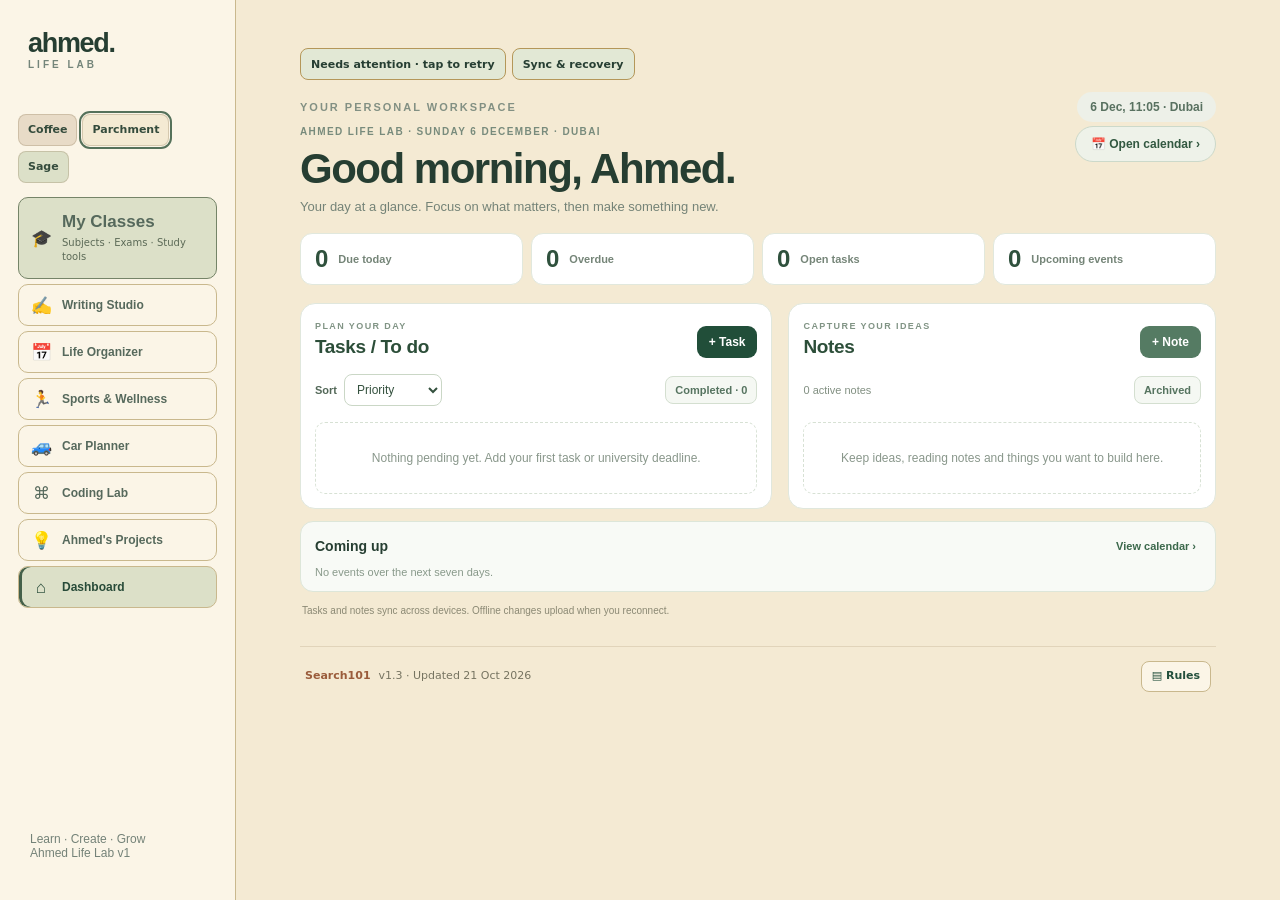
==== commit cc476f18: "Connect shared device sync with local migration and version recovery" ====
--- a/index.html
+++ b/index.html
@@ -233,7 +233,7 @@
  .nav button{min-height:40px;min-width:0;white-space:normal}
  .nav .nav-label{overflow-wrap:anywhere}
 }
-</style><link rel="stylesheet" href="/writing-v2.css?v=20261019"></head><body><aside><header class="logo"><a id="ahmedHome" href="/" aria-label="Ahmed Life Lab home" title="Back to Dashboard">ahmed.<span>LIFE LAB</span></a></header><nav class="nav" id="nav"></nav><div class="foot">Learn · Create · Grow<br/>Ahmed Life Lab v1</div></aside><main><div class="top"><div class="eyebrow">YOUR PERSONAL WORKSPACE</div><div class="chip" id="clock">Dubai · UAE</div></div><div id="content"></div><div class="notice">Private prototype: entries are saved only in this browser on this device. Cloud synchronization and accounts are not connected yet. Avoid entering sensitive medical details.</div></main><div id="modal" class="modal"><div class="dialog"><h2 id="modalTitle">New entry</h2><form id="entryForm"><label for="entryTitle">Title</label><input id="entryTitle" maxlength="150" required placeholder="Give this a name"/><label for="entryDate">Date (optional)</label><input type="date" id="entryDate"/><label for="entryDetails">Notes</label><textarea id="entryDetails" placeholder="Details, ideas, goals..."></textarea><div class="buttons"><button class="primary" type="submit">Save entry</button><button class="secondary" type="button" id="cancel">Cancel</button></div></form></div></div><script>
+</style><link rel="stylesheet" href="/writing-v2.css?v=20261019"><script src="/sync-merge.js?v=1"></script><script src="/cloud-sync.js?v=1"></script></head><body><aside><header class="logo"><a id="ahmedHome" href="/" aria-label="Ahmed Life Lab home" title="Back to Dashboard">ahmed.<span>LIFE LAB</span></a></header><nav class="nav" id="nav"></nav><div class="foot">Learn · Create · Grow<br/>Ahmed Life Lab v1</div></aside><main><div class="top"><div class="eyebrow">YOUR PERSONAL WORKSPACE</div><div class="chip" id="clock">Dubai · UAE</div></div><div id="content"></div><div class="notice">Shared workspace. Entries sync across devices when online. Check the sync status before closing this page.</div></main><div id="modal" class="modal"><div class="dialog"><h2 id="modalTitle">New entry</h2><form id="entryForm"><label for="entryTitle">Title</label><input id="entryTitle" maxlength="150" required placeholder="Give this a name"/><label for="entryDate">Date (optional)</label><input type="date" id="entryDate"/><label for="entryDetails">Notes</label><textarea id="entryDetails" placeholder="Details, ideas, goals..."></textarea><div class="buttons"><button class="primary" type="submit">Save entry</button><button class="secondary" type="button" id="cancel">Cancel</button></div></form></div></div><script>
 const semesterExams=[{"id": "semester-2026-oct-17", "title": "English 2", "date": "2026-10-17", "time": "15:30", "details": "HUB Yard \u00b7 Zone C", "kind": "event", "source": "university", "priority": "Low", "exam": true}, {"id": "semester-2026-oct-20", "title": "AI in Modern Life", "date": "2026-10-20", "time": "09:30", "details": "HUB Yard \u00b7 Zone C", "kind": "event", "source": "university", "priority": "Low", "exam": true}, {"id": "semester-2026-oct-21", "title": "Principles of Environmental Sciences", "date": "2026-10-21", "time": "12:30", "details": "HUB Yard \u00b7 Zone B", "kind": "event", "source": "university", "priority": "Low", "exam": true}, {"id": "semester-2026-oct-22", "title": "Emirati Studies", "date": "2026-10-22", "time": "09:30", "details": "HUB Yard \u00b7 Zone A", "kind": "event", "source": "university", "priority": "Low", "exam": true}, {"id": "semester-2026-oct-23", "title": "Psychology II", "date": "2026-10-23", "time": "15:00", "details": "HUB-101", "kind": "event", "source": "university", "priority": "Low", "exam": true}];
 
 
@@ -425,7 +425,7 @@
  const body=view==="month"?month(y,m):view==="week"?week():view==="year"?year(y):dayPanel(focus);
  const agenda=view==="day"?"":dayPanel(chosen);
  const root=document.getElementById("content");
- root.innerHTML='<div class="ahc">'+header+controls+priorities+body+agenda+noDate()+'<div class="ahc-footnote">Saved locally on this device. Calendar synchronization, phone reminders and cloud backup are not enabled yet.</div></div>';
+ root.innerHTML='<div class="ahc">'+header+controls+priorities+body+agenda+noDate()+'<div class="ahc-footnote">Calendar entries sync across devices. Phone reminders are not enabled.</div></div>';
  const banner=document.querySelector("main>.notice");if(banner)banner.hidden=true;
  root.querySelectorAll("[data-view]").forEach(b=>b.onclick=()=>{view=b.dataset.view;paint()});
  root.querySelectorAll("[data-pri]").forEach(b=>b.onclick=()=>{filter=filter===b.dataset.pri?"all":b.dataset.pri;paint()});
@@ -634,7 +634,7 @@
        
       </div>
       
-      <div class="ahd-local-note">Your tasks and notes currently stay on this device. Shared cloud synchronization isn't connected yet.</div>
+      <div class="ahd-local-note">Tasks and notes sync across devices. Offline changes upload when you reconnect.</div>
       </div>`;
     const banner=document.querySelector("main>.notice");if(banner)banner.hidden=true;
     root.querySelector("#ahdOpenCalendar").onclick=()=>toSection("life");
@@ -687,7 +687,7 @@
  ${next?`<section class="semester-next"><div class="eyebrow">NEXT EXAM</div><h2>${esc(next.title)}</h2><p>${when(next)}</p><p>${esc(next.details)}</p>${ahBadges(next,"semester")}</section>`:'<section class="semester-next"><h2>October exam dates have passed.</h2><p>Your subjects and exam schedule are still here.</p></section>'}
  <div class="semester-tabs" aria-label="Semester view"><button data-sem-tab="subjects" aria-pressed="${tab==='subjects'}">Subjects</button><button data-sem-tab="exams" aria-pressed="${tab==='exams'}">Exams</button></div>
  ${tab==='subjects'?`<div class="semester-grid">${semesterExams.map((x,i)=>`<article class="semester-subject" style="--tone:${colors[i]}"><div class="eyebrow">SUBJECT ${i+1}</div><h2>${esc(x.title)}</h2><p>Exam · ${when(x)}</p><p>${esc(x.details)}</p>${ahBadges(x,"semester")}</article>`).join('')}</div><p class="semester-footer">Regular class times have not been added yet.</p>`:`<section aria-label="Upcoming exams">${upcoming.length?upcoming.map(row).join(''):'<p>No upcoming exams in this schedule.</p>'}</section>${past.length?`<details><summary>Past exam dates · ${past.length}</summary>${past.map(row).join('')}</details>`:''}<p class="semester-footer">October 2026 · Times and locations from your shared schedule.</p>`}
- <section class="semester-notes"><div class="top"><h2>Assignments & notes</h2><button class="secondary" id="semester-add">+ Add</button></div>${entries.map(x=>`<article class="semester-note"><strong>${esc(x.title)}</strong>${x.date?`<p>${esc(x.date)}</p>`:''}<p>${esc(x.details)}</p>${ahBadges(x,"university")}<button class="secondary" data-sem-edit="${esc(x.id)}">Edit</button> <button class="secondary danger" data-sem-delete="${esc(x.id)}">Delete</button></article>`).join('')||'<p class="small">A place for deadlines, study goals and quick notes.</p>'}</section><p class="semester-footer">The semester schedule is available on every device. Notes and priority choices are saved on this device.</p></div>`;
+ <section class="semester-notes"><div class="top"><h2>Assignments & notes</h2><button class="secondary" id="semester-add">+ Add</button></div>${entries.map(x=>`<article class="semester-note"><strong>${esc(x.title)}</strong>${x.date?`<p>${esc(x.date)}</p>`:''}<p>${esc(x.details)}</p>${ahBadges(x,"university")}<button class="secondary" data-sem-edit="${esc(x.id)}">Edit</button> <button class="secondary danger" data-sem-delete="${esc(x.id)}">Delete</button></article>`).join('')||'<p class="small">A place for deadlines, study goals and quick notes.</p>'}</section><p class="semester-footer">The semester schedule is available on every device. Notes and priority choices sync across devices.</p></div>`;
  const banner=document.querySelector('main>.notice');if(banner)banner.hidden=true;
  root.querySelectorAll('[data-sem-tab]').forEach(b=>b.onclick=()=>{tab=b.dataset.semTab;render()});
  root.querySelector('#semester-add').onclick=()=>show();
@@ -701,4 +701,5 @@
 </style>
 <script>
 (function(){const prior=render;render=function(){prior();if(page!=='university')return;document.querySelectorAll('.semester-subject,.semester-row').forEach(card=>{if(card.querySelector('h2,strong')?.textContent==='Psychology II'){const link=document.createElement('a');link.href='/psychology.html';link.textContent='Open study hub →';link.style.cssText='display:inline-block;margin-top:10px;font-size:13px;color:#8d3e60';card.appendChild(link)}});const footer=document.createElement('p');footer.className='semester-footer';footer.innerHTML='<a href="/psychology.html#research">Research · Search101–105 · v1.0 · 21 Oct 2026</a>';document.querySelector('.semester')?.appendChild(footer)};render()})();
-</script><link rel="stylesheet" href="/warm-theme.css"><script src="/warm-theme.js"></script></body></html>
+</script><link rel="stylesheet" href="/warm-theme.css"><script src="/warm-theme.js"></script><script>window.addEventListener("ahmed-cloud-updated",()=>{if(typeof render==="function")render()});</script></body></html>
+
--- a/warm-theme.css
+++ b/warm-theme.css
@@ -16,3 +16,6 @@
 .class-sort{margin-left:auto;display:flex;align-items:center;gap:5px;font-size:11px;color:#536a5b}
 .class-sort select{min-height:36px;max-width:118px;padding:6px;border:1px solid var(--edge);border-radius:9px;background:var(--surface);color:#365340;font-size:12px}
 @media(max-width:380px){.semester .semester-grid{gap:8px}.semester .semester-subject{padding:10px}.semester .semester-subject h2{font-size:14px}.class-sort{gap:3px}.semester .semester-tabs button{padding:8px 9px}.class-sort select{max-width:104px}}
+
+/* Universal Rules footer, library v1.0 */
+.warm-footer{justify-content:space-between;max-width:1200px;width:100%;margin-left:auto;margin-right:auto;padding-left:5px;padding-right:5px}.rules-footer-meta{display:inline-flex;align-items:center;gap:8px;flex-wrap:wrap}.warm-footer .rules-footer-link{display:inline-flex;align-items:center;justify-content:center;padding:6px 10px;min-height:30px;border:1px solid var(--edge,#c5b597);border-radius:8px;text-decoration:none!important;color:#24503d;font-size:11px;font-weight:700;background:var(--surface,#fff9eb)}@media print{.warm-footer .rules-footer-link{display:none}}
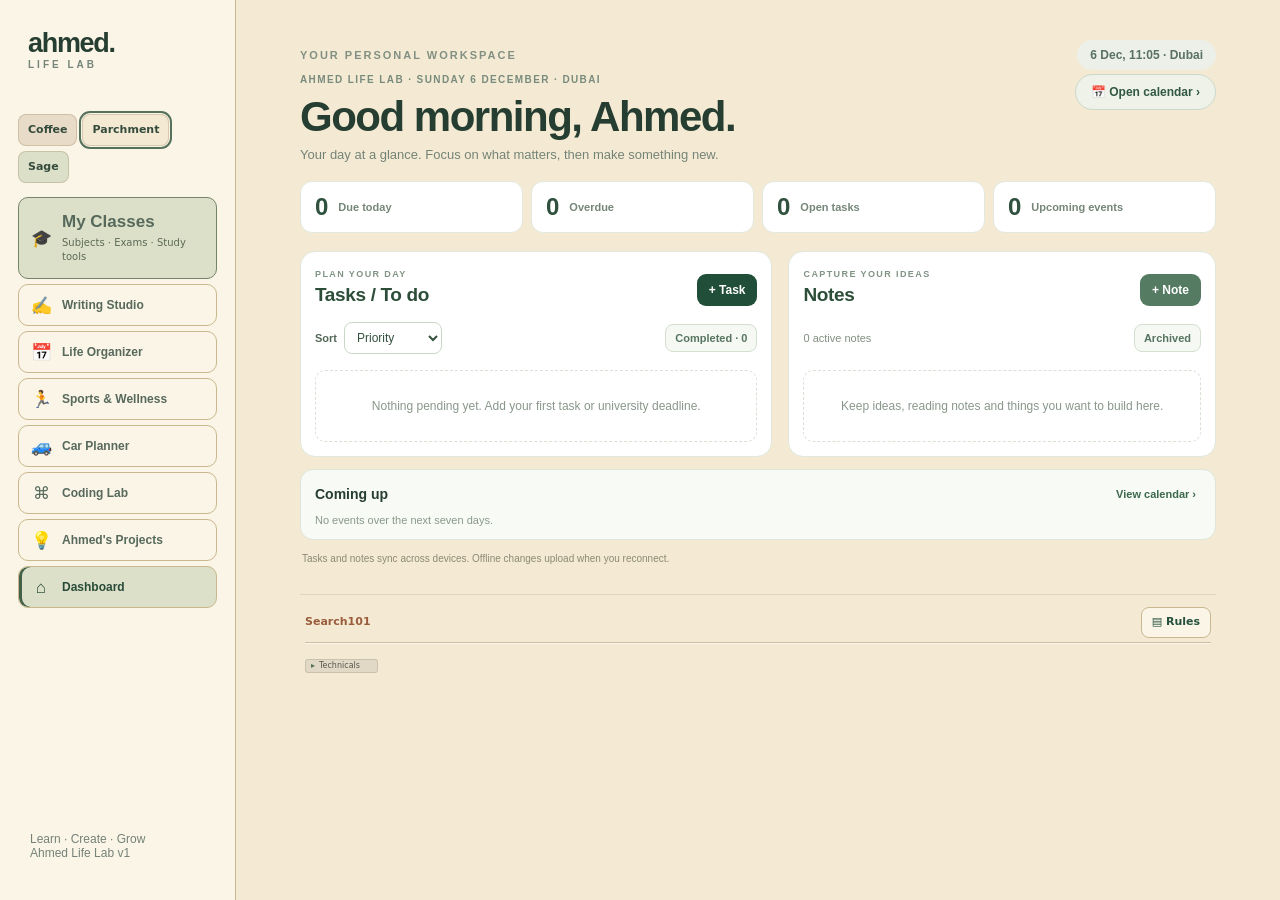
==== commit 90a272e8: "Apply UNI003 floating green arrow to the current view" ====
--- a/index.html
+++ b/index.html
@@ -701,5 +701,6 @@
 </style>
 <script>
 (function(){const prior=render;render=function(){prior();if(page!=='university')return;document.querySelectorAll('.semester-subject,.semester-row').forEach(card=>{if(card.querySelector('h2,strong')?.textContent==='Psychology II'){const link=document.createElement('a');link.href='/psychology.html';link.textContent='Open study hub →';link.style.cssText='display:inline-block;margin-top:10px;font-size:13px;color:#8d3e60';card.appendChild(link)}});const footer=document.createElement('p');footer.className='semester-footer';footer.innerHTML='<a href="/psychology.html#research">Research · Search101–105 · v1.0 · 21 Oct 2026</a>';document.querySelector('.semester')?.appendChild(footer)};render()})();
-</script><link rel="stylesheet" href="/warm-theme.css"><script src="/warm-theme.js"></script><script>window.addEventListener("ahmed-cloud-updated",()=>{if(typeof render==="function")render()});</script></body></html>
-
+</script><link rel="stylesheet" href="/warm-theme.css"><script src="/warm-theme.js"></script><script>window.addEventListener("ahmed-cloud-updated",()=>{if(typeof render==="function")render()});</script><script defer src="/uni003.js"></script>
+</body></html>
+
--- a/warm-theme.css
+++ b/warm-theme.css
@@ -19,3 +19,6 @@
 
 /* Universal Rules footer, library v1.0 */
 .warm-footer{justify-content:space-between;max-width:1200px;width:100%;margin-left:auto;margin-right:auto;padding-left:5px;padding-right:5px}.rules-footer-meta{display:inline-flex;align-items:center;gap:8px;flex-wrap:wrap}.warm-footer .rules-footer-link{display:inline-flex;align-items:center;justify-content:center;padding:6px 10px;min-height:30px;border:1px solid var(--edge,#c5b597);border-radius:8px;text-decoration:none!important;color:#24503d;font-size:11px;font-weight:700;background:var(--surface,#fff9eb)}@media print{.warm-footer .rules-footer-link{display:none}}
+
+.uni-footer{direction:ltr;text-align:left;padding-top:12px}.uni-top{display:flex;align-items:center;justify-content:flex-start;width:44px;height:44px;background:transparent;border:0;padding:0;color:#527057;box-shadow:none;cursor:pointer}.uni-line{height:2px;margin:3px 0 0;background:linear-gradient(to bottom,rgba(93,75,53,.28) 0 50%,rgba(255,249,235,.8) 50% 100%)}.uni-rec{width:100%;margin:0;background:transparent;border:0;box-shadow:none}.uni-rec>summary{display:flex;align-items:center;justify-content:flex-start;list-style:none;min-height:44px;width:max-content;padding:0;cursor:pointer}.uni-rec>summary::-webkit-details-marker,.uni-rec>summary::before{display:none;content:none}.uni-chip{box-sizing:border-box;display:inline-flex;align-items:center;gap:4px;width:73px;height:14px;border:.5px solid rgba(130,122,109,.25);border-radius:3px;background:rgba(130,130,130,.16);color:#58564f;font:400 8px/1 system-ui,sans-serif;padding:0 5px}.uni-chip::before{content:'▸';color:#527057;font-size:8px}.uni-rec[open] .uni-chip::before{content:'▾'}.uni-body{padding:6px 0 12px;font:12px/1.5 system-ui,sans-serif}
+footer.warm-footer.uni-footer{display:block;text-align:left}.warm-footer-links{display:flex;align-items:center;justify-content:space-between}.warm-footer .uni-top{background:transparent;border:0;box-shadow:none}
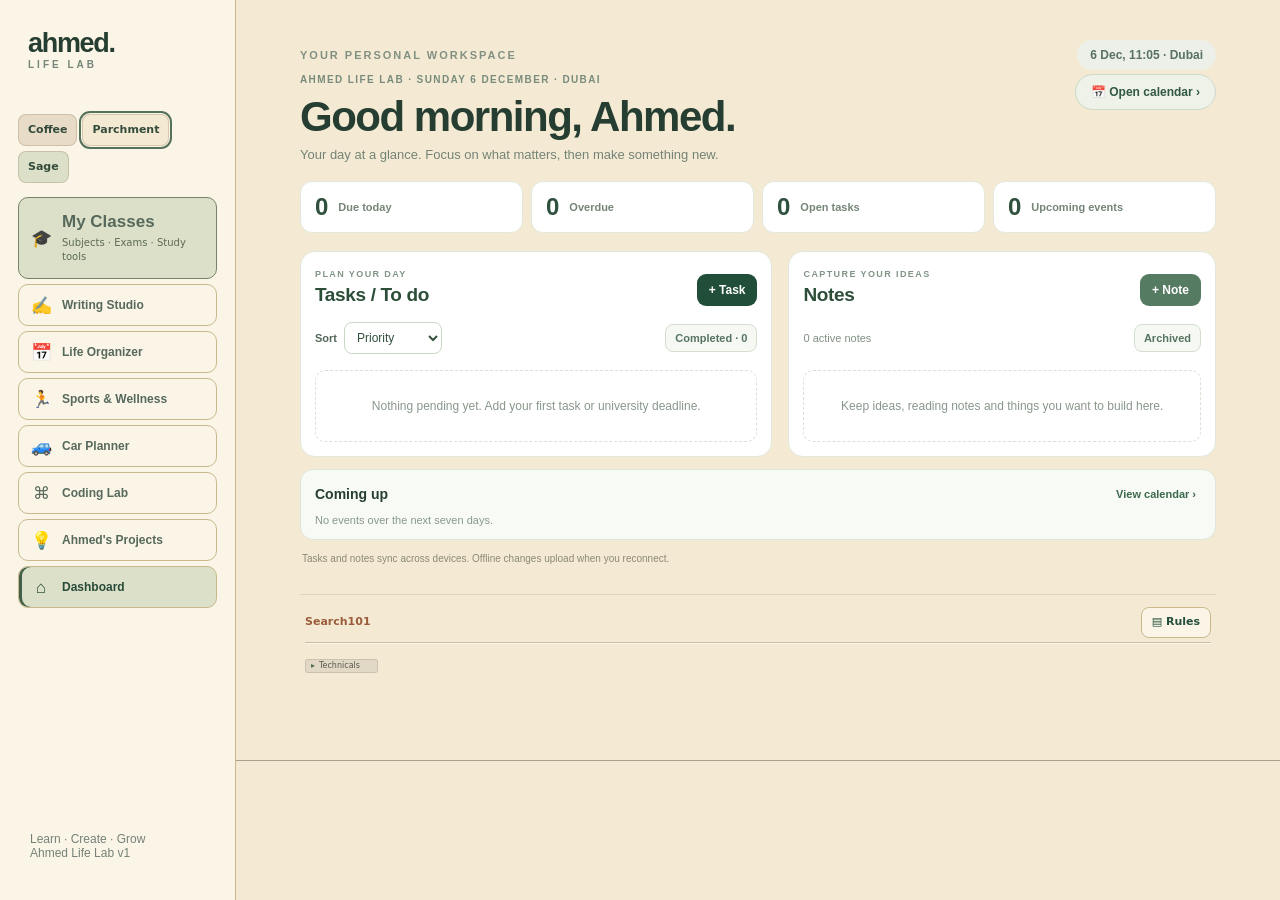
==== commit 125eb509: "Apply UNI005 release, connection indicators and latest HTML download" ====
--- a/index.html
+++ b/index.html
@@ -702,5 +702,33 @@
 <script>
 (function(){const prior=render;render=function(){prior();if(page!=='university')return;document.querySelectorAll('.semester-subject,.semester-row').forEach(card=>{if(card.querySelector('h2,strong')?.textContent==='Psychology II'){const link=document.createElement('a');link.href='/psychology.html';link.textContent='Open study hub →';link.style.cssText='display:inline-block;margin-top:10px;font-size:13px;color:#8d3e60';card.appendChild(link)}});const footer=document.createElement('p');footer.className='semester-footer';footer.innerHTML='<a href="/psychology.html#research">Research · Search101–105 · v1.0 · 21 Oct 2026</a>';document.querySelector('.semester')?.appendChild(footer)};render()})();
 </script><link rel="stylesheet" href="/warm-theme.css"><script src="/warm-theme.js"></script><script>window.addEventListener("ahmed-cloud-updated",()=>{if(typeof render==="function")render()});</script><script defer src="/uni003.js"></script>
-</body></html>
-
+<footer style="border-top:1px solid #ad9e8b;margin:12px 0;padding-top:8px"><details><summary style="width:max-content;padding:12px 0;cursor:pointer"><span style="display:inline-block;width:73px;text-align:center;background:#d8cfc2;color:#4e4b42;font:8px/14px system-ui;border-radius:3px">Technicals</span></summary><div class="uni005-release" dir="ltr"><p>Version 2026.11.26.1 · Released 26 November 2026 · 14:12 UTC</p><p data-connections data-origin="https://ahmed-life-lab.vercel.app" style="display:flex;flex-wrap:wrap;gap:4px 12px"><span role="img" data-service="github" aria-label="GitHub · unverified"><i aria-hidden="true" style="display:inline-block;width:7px;height:7px;border:1px solid currentColor;border-radius:100%;margin-right:4px"></i>GitHub</span><span role="img" data-service="vercel" aria-label="Vercel · unverified"><i aria-hidden="true" style="display:inline-block;width:7px;height:7px;border:1px solid currentColor;border-radius:100%;margin-right:4px"></i>Vercel</span><span role="img" data-service="supabase" aria-label="Supabase · unverified"><i aria-hidden="true" style="display:inline-block;width:7px;height:7px;border:1px solid currentColor;border-radius:100%;margin-right:4px"></i>Supabase</span></p><p><a href="https://ahmed-life-lab.vercel.app/latest.html" download>Download latest HTML · Ahmed Life Lab</a></p></div></details></footer><script>(() => {
+  const services = ['github', 'vercel', 'supabase'];
+  const labels = {connected:'verified',failed:'connection failed',unknown:'unverified'};
+  const colors = {connected:'#397448',failed:'#b24039',unknown:'transparent'};
+  async function check(row) {
+    function paint(states) {
+      for (const name of services) {
+        const label = row.querySelector('[data-service="'+name+'"]');
+        const state = Object.hasOwn(labels,states[name]) ? states[name] : 'unknown';
+        label.firstElementChild.style.backgroundColor = colors[state];
+        label.title = label.textContent.trim() + ' · ' + labels[state];
+        label.setAttribute('aria-label', label.title);
+      }
+    }
+    paint({});
+    try {
+      const url = new URL('/api/uni005', location.protocol === 'file:' ? row.dataset.origin : location.origin);
+      const response = await fetch(url, {cache:'no-store',credentials:'omit',signal:AbortSignal.timeout(8000)});
+      if (response.ok) paint(await response.json());
+    } catch { /* A saved copy can be opened offline. */ }
+  }
+  document.addEventListener('toggle', e => {
+    if (e.target.tagName === 'DETAILS' && e.target.open) {
+      const row = e.target.querySelector('[data-connections]');
+      if (row && row.closest('details') === e.target) check(row);
+    }
+  }, true);
+})();
+</script></body></html>
+
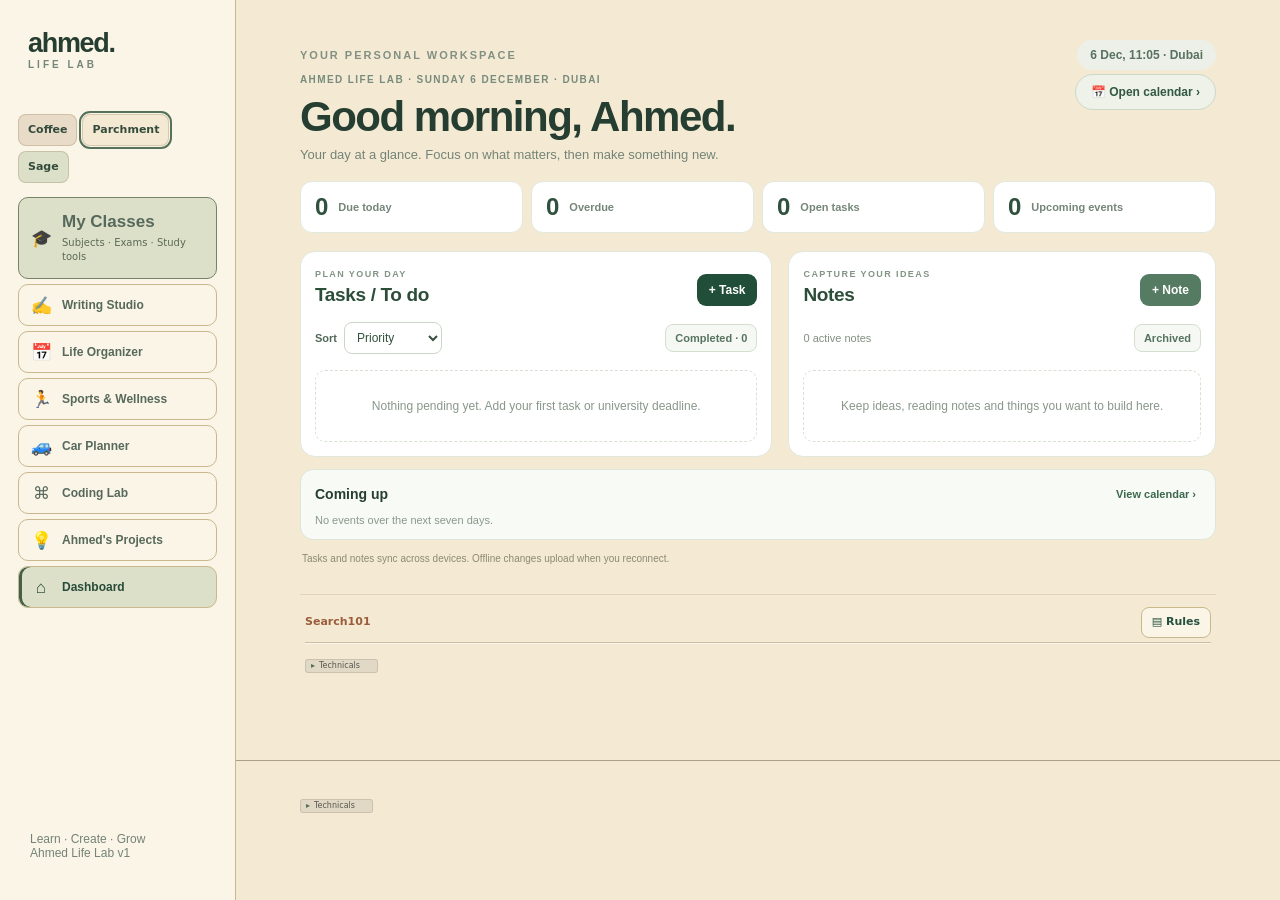
==== commit 04e7daaf: "Apply compact footer and keep Technicals clear of fixed navigation" ====
--- a/index.html
+++ b/index.html
@@ -233,7 +233,62 @@
  .nav button{min-height:40px;min-width:0;white-space:normal}
  .nav .nav-label{overflow-wrap:anywhere}
 }
-</style><link rel="stylesheet" href="/writing-v2.css?v=20261019"><script src="/sync-merge.js?v=1"></script><script src="/cloud-sync.js?v=1"></script></head><body><aside><header class="logo"><a id="ahmedHome" href="/" aria-label="Ahmed Life Lab home" title="Back to Dashboard">ahmed.<span>LIFE LAB</span></a></header><nav class="nav" id="nav"></nav><div class="foot">Learn · Create · Grow<br/>Ahmed Life Lab v1</div></aside><main><div class="top"><div class="eyebrow">YOUR PERSONAL WORKSPACE</div><div class="chip" id="clock">Dubai · UAE</div></div><div id="content"></div><div class="notice">Shared workspace. Entries sync across devices when online. Check the sync status before closing this page.</div></main><div id="modal" class="modal"><div class="dialog"><h2 id="modalTitle">New entry</h2><form id="entryForm"><label for="entryTitle">Title</label><input id="entryTitle" maxlength="150" required placeholder="Give this a name"/><label for="entryDate">Date (optional)</label><input type="date" id="entryDate"/><label for="entryDetails">Notes</label><textarea id="entryDetails" placeholder="Details, ideas, goals..."></textarea><div class="buttons"><button class="primary" type="submit">Save entry</button><button class="secondary" type="button" id="cancel">Cancel</button></div></form></div></div><script>
+</style><link rel="stylesheet" href="/writing-v2.css?v=20261019"><script src="/sync-merge.js?v=1"></script><script src="/cloud-sync.js?v=1"></script><style id="uni005-compact">
+@media (min-width:901px){footer:has([data-uni-footer]){margin-left:236px!important;padding-inline:clamp(20px,5vw,80px)}}
+footer:has(> [data-uni-footer]){padding-bottom:calc(62px + env(safe-area-inset-bottom,0px))!important}
+
+/* UNI005. The disclosure owns the tap area. Its label owns the visible chip. */
+:is(#site-rec,[data-uni-footer])[data-uni-footer],
+:is(#site-rec,[data-uni-footer])[data-uni-footer] details {
+  box-sizing:border-box!important; width:100%!important; max-width:100%!important;
+  margin:0!important; padding:0!important; border:0!important; border-radius:0!important;
+  background:transparent!important; box-shadow:none!important; text-align:left!important;
+  direction:ltr; color:#58564f; font:400 8px/12px system-ui,sans-serif!important;
+}
+:is(#site-rec,[data-uni-footer])[data-uni-footer] :is(div,p,span,a,button,small,h3,dl,dt,dd,label,summary) {
+  font:400 8px/12px system-ui,sans-serif!important;
+  letter-spacing:normal!important; text-transform:none!important;
+}
+:is(#site-rec,[data-uni-footer])[data-uni-footer] :is(.uni-body,.rec-body,.techbody,.tech-inner,.chapter-detail-group,.website-details,.technical-section,.uni005-release) {
+  background:transparent!important; border:0!important; box-shadow:none!important;
+  padding:0!important; margin:0!important; text-align:left!important; display:block;
+}
+:is(#site-rec,[data-uni-footer])[data-uni-footer] summary {
+  display:flex!important; align-items:flex-end!important; justify-content:flex-start!important;
+  width:max-content!important; max-width:100%!important; min-width:44px!important; height:44px!important; min-height:44px!important;
+  margin:0!important; padding:0!important; list-style:none!important; box-sizing:border-box!important;
+  background:transparent!important; border:0!important; border-radius:0!important; box-shadow:none!important;
+  transform:none!important; cursor:pointer; direction:ltr;
+}
+:is(#site-rec,[data-uni-footer])[data-uni-footer] summary::-webkit-details-marker {display:none}
+:is(#site-rec,[data-uni-footer])[data-uni-footer] summary::before,
+:is(#site-rec,[data-uni-footer])[data-uni-footer] summary::after {content:none!important;display:none!important}
+:is(#site-rec,[data-uni-footer])[data-uni-footer] summary > span {
+  display:inline-flex!important; align-items:center!important; justify-content:flex-start!important; flex:none!important;
+  box-sizing:border-box!important; width:max-content!important; min-width:0!important; height:14px!important; min-height:14px!important;
+  gap:4px!important; margin:0!important; padding:0 5px!important;
+  border:.5px solid rgba(130,122,109,.25)!important; border-radius:3px!important;
+  background:rgba(130,130,130,.16)!important; color:#58564f!important; box-shadow:none!important;
+  font:400 8px/1 system-ui,sans-serif!important; white-space:nowrap!important; overflow-wrap:normal!important;
+  transform:none!important; rotate:none!important; position:static!important;
+}
+:is(#site-rec,[data-uni-footer])[data-uni-footer] > summary > span {width:73px!important}
+:is(#site-rec,[data-uni-footer])[data-uni-footer] summary > span::before {
+  display:inline!important; content:"▸"!important; font:400 8px/1 system-ui,sans-serif!important;
+  color:#527057!important; transform:none!important; border:0!important;
+}
+:is(#site-rec,[data-uni-footer])[data-uni-footer][open] > summary > span::before,
+:is(#site-rec,[data-uni-footer])[data-uni-footer] details[open] > summary > span::before {content:"▾"!important}
+:is(#site-rec,[data-uni-footer])[data-uni-footer] summary:focus-visible > span {outline:2px solid #527057;outline-offset:1px}
+:is(#site-rec,[data-uni-footer])[data-uni-footer] :is(.uni005-release,p) {margin:0!important;padding:0!important}
+:is(#site-rec,[data-uni-footer])[data-uni-footer] .uni005-release {display:grid!important;gap:2px!important;padding-top:4px!important}
+:is(#site-rec,[data-uni-footer])[data-uni-footer] [data-connections] {display:flex!important;gap:2px 8px!important;flex-wrap:wrap}
+:is(#site-rec,[data-uni-footer])[data-uni-footer] [data-service] {display:inline-flex;align-items:center;gap:3px;white-space:nowrap}
+:is(#site-rec,[data-uni-footer])[data-uni-footer] [data-service] i {display:inline-block;width:6px!important;height:6px!important;box-sizing:border-box;margin:0!important;border:1px solid currentColor;border-radius:50%}
+:is(#site-rec,[data-uni-footer])[data-uni-footer] :is(.actions,.actions-line,.row,.chapter-detail-row) {gap:2px 4px!important;padding:0!important}
+:is(#site-rec,[data-uni-footer])[data-uni-footer] button {min-height:14px!important;padding:0 5px!important;margin:0!important}
+:is(#site-rec,[data-uni-footer])[data-uni-footer] details[open] > p:first-of-type {padding-top:4px!important}
+</style></head><body><aside><header class="logo"><a id="ahmedHome" href="/" aria-label="Ahmed Life Lab home" title="Back to Dashboard">ahmed.<span>LIFE LAB</span></a></header><nav class="nav" id="nav"></nav><div class="foot">Learn · Create · Grow<br/>Ahmed Life Lab v1</div></aside><main><div class="top"><div class="eyebrow">YOUR PERSONAL WORKSPACE</div><div class="chip" id="clock">Dubai · UAE</div></div><div id="content"></div><div class="notice">Shared workspace. Entries sync across devices when online. Check the sync status before closing this page.</div></main><div id="modal" class="modal"><div class="dialog"><h2 id="modalTitle">New entry</h2><form id="entryForm"><label for="entryTitle">Title</label><input id="entryTitle" maxlength="150" required placeholder="Give this a name"/><label for="entryDate">Date (optional)</label><input type="date" id="entryDate"/><label for="entryDetails">Notes</label><textarea id="entryDetails" placeholder="Details, ideas, goals..."></textarea><div class="buttons"><button class="primary" type="submit">Save entry</button><button class="secondary" type="button" id="cancel">Cancel</button></div></form></div></div><script>
 const semesterExams=[{"id": "semester-2026-oct-17", "title": "English 2", "date": "2026-10-17", "time": "15:30", "details": "HUB Yard \u00b7 Zone C", "kind": "event", "source": "university", "priority": "Low", "exam": true}, {"id": "semester-2026-oct-20", "title": "AI in Modern Life", "date": "2026-10-20", "time": "09:30", "details": "HUB Yard \u00b7 Zone C", "kind": "event", "source": "university", "priority": "Low", "exam": true}, {"id": "semester-2026-oct-21", "title": "Principles of Environmental Sciences", "date": "2026-10-21", "time": "12:30", "details": "HUB Yard \u00b7 Zone B", "kind": "event", "source": "university", "priority": "Low", "exam": true}, {"id": "semester-2026-oct-22", "title": "Emirati Studies", "date": "2026-10-22", "time": "09:30", "details": "HUB Yard \u00b7 Zone A", "kind": "event", "source": "university", "priority": "Low", "exam": true}, {"id": "semester-2026-oct-23", "title": "Psychology II", "date": "2026-10-23", "time": "15:00", "details": "HUB-101", "kind": "event", "source": "university", "priority": "Low", "exam": true}];
 
 
@@ -702,7 +757,7 @@
 <script>
 (function(){const prior=render;render=function(){prior();if(page!=='university')return;document.querySelectorAll('.semester-subject,.semester-row').forEach(card=>{if(card.querySelector('h2,strong')?.textContent==='Psychology II'){const link=document.createElement('a');link.href='/psychology.html';link.textContent='Open study hub →';link.style.cssText='display:inline-block;margin-top:10px;font-size:13px;color:#8d3e60';card.appendChild(link)}});const footer=document.createElement('p');footer.className='semester-footer';footer.innerHTML='<a href="/psychology.html#research">Research · Search101–105 · v1.0 · 21 Oct 2026</a>';document.querySelector('.semester')?.appendChild(footer)};render()})();
 </script><link rel="stylesheet" href="/warm-theme.css"><script src="/warm-theme.js"></script><script>window.addEventListener("ahmed-cloud-updated",()=>{if(typeof render==="function")render()});</script><script defer src="/uni003.js"></script>
-<footer style="border-top:1px solid #ad9e8b;margin:12px 0;padding-top:8px"><details><summary style="width:max-content;padding:12px 0;cursor:pointer"><span style="display:inline-block;width:73px;text-align:center;background:#d8cfc2;color:#4e4b42;font:8px/14px system-ui;border-radius:3px">Technicals</span></summary><div class="uni005-release" dir="ltr"><p>Version 2026.11.26.1 · Released 26 November 2026 · 14:12 UTC</p><p data-connections data-origin="https://ahmed-life-lab.vercel.app" style="display:flex;flex-wrap:wrap;gap:4px 12px"><span role="img" data-service="github" aria-label="GitHub · unverified"><i aria-hidden="true" style="display:inline-block;width:7px;height:7px;border:1px solid currentColor;border-radius:100%;margin-right:4px"></i>GitHub</span><span role="img" data-service="vercel" aria-label="Vercel · unverified"><i aria-hidden="true" style="display:inline-block;width:7px;height:7px;border:1px solid currentColor;border-radius:100%;margin-right:4px"></i>Vercel</span><span role="img" data-service="supabase" aria-label="Supabase · unverified"><i aria-hidden="true" style="display:inline-block;width:7px;height:7px;border:1px solid currentColor;border-radius:100%;margin-right:4px"></i>Supabase</span></p><p><a href="https://ahmed-life-lab.vercel.app/latest.html" download>Download latest HTML · Ahmed Life Lab</a></p></div></details></footer><script>(() => {
+<footer style="border-top:1px solid #ad9e8b;margin:12px 0;padding-top:8px"><details data-uni-footer><summary><span style="display:inline-block;width:73px;text-align:center;background:#d8cfc2;color:#4e4b42;font:8px/14px system-ui;border-radius:3px">Technicals</span></summary><div class="uni005-release" dir="ltr"><p>Version 2026.11.26.2 · Released 26 November 2026 · 14:46 UTC</p><p data-connections data-origin="https://ahmed-life-lab.vercel.app" style="display:flex;flex-wrap:wrap;gap:4px 12px"><span role="img" data-service="github" aria-label="GitHub · unverified"><i aria-hidden="true" style="display:inline-block;width:7px;height:7px;border:1px solid currentColor;border-radius:100%;margin-right:4px"></i>GitHub</span><span role="img" data-service="vercel" aria-label="Vercel · unverified"><i aria-hidden="true" style="display:inline-block;width:7px;height:7px;border:1px solid currentColor;border-radius:100%;margin-right:4px"></i>Vercel</span><span role="img" data-service="supabase" aria-label="Supabase · unverified"><i aria-hidden="true" style="display:inline-block;width:7px;height:7px;border:1px solid currentColor;border-radius:100%;margin-right:4px"></i>Supabase</span></p><p><a href="https://ahmed-life-lab.vercel.app/latest.html" download>Download latest HTML · Ahmed Life Lab</a></p></div></details></footer><script>(() => {
   const services = ['github', 'vercel', 'supabase'];
   const labels = {connected:'verified',failed:'connection failed',unknown:'unverified'};
   const colors = {connected:'#397448',failed:'#b24039',unknown:'transparent'};
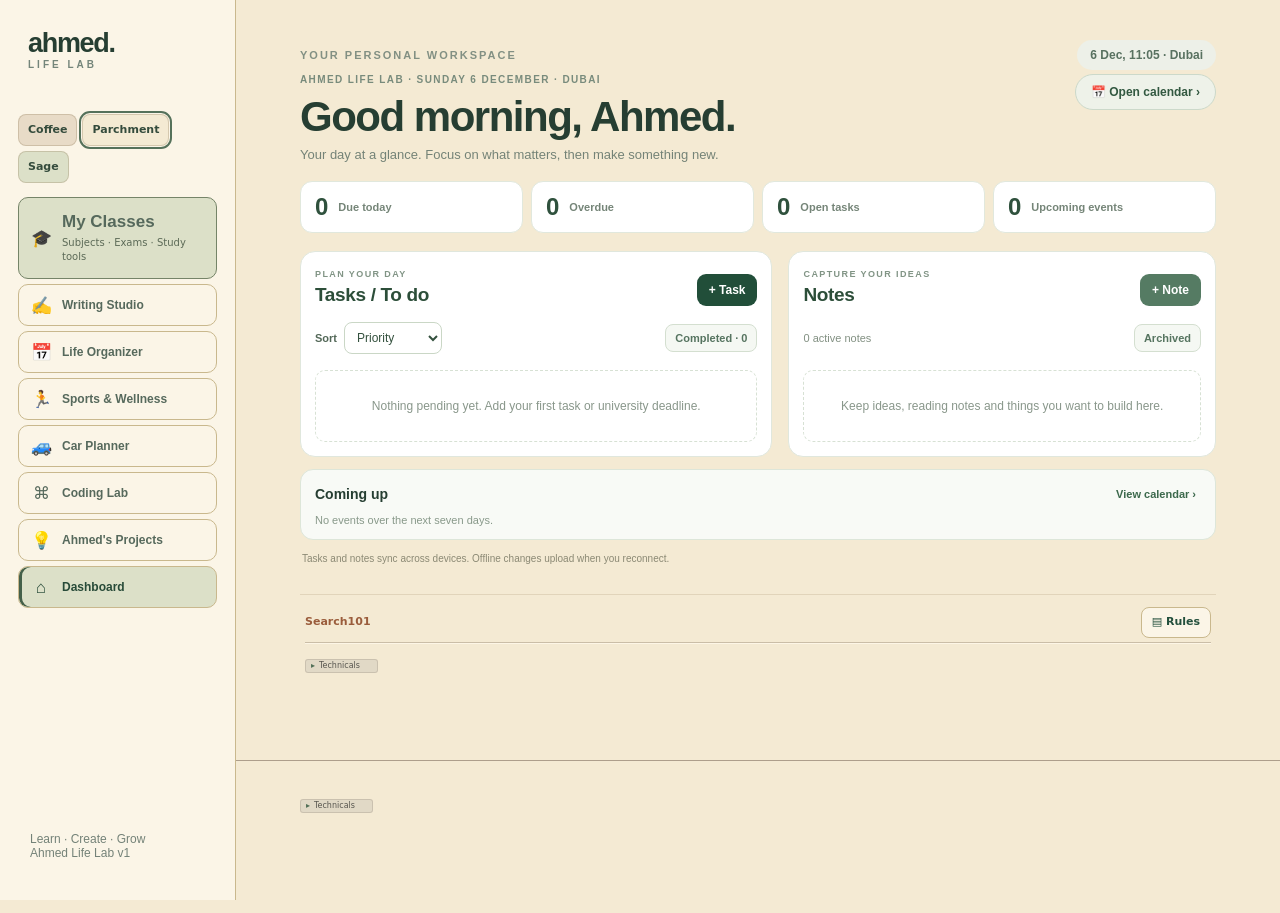
==== commit 1fb907e9: "Stage UNI005 lock row and mobile clearance for review" ====
--- a/index.html
+++ b/index.html
@@ -235,7 +235,7 @@
 }
 </style><link rel="stylesheet" href="/writing-v2.css?v=20261019"><script src="/sync-merge.js?v=1"></script><script src="/cloud-sync.js?v=1"></script><style id="uni005-compact">
 @media (min-width:901px){footer:has([data-uni-footer]){margin-left:236px!important;padding-inline:clamp(20px,5vw,80px)}}
-footer:has(> [data-uni-footer]){padding-bottom:calc(62px + env(safe-area-inset-bottom,0px))!important}
+footer:has(> [data-uni-footer]){padding-bottom:calc(88px + env(safe-area-inset-bottom,0px))!important}
 
 /* UNI005. The disclosure owns the tap area. Its label owns the visible chip. */
 :is(#site-rec,[data-uni-footer])[data-uni-footer],
@@ -288,7 +288,7 @@
 :is(#site-rec,[data-uni-footer])[data-uni-footer] :is(.actions,.actions-line,.row,.chapter-detail-row) {gap:2px 4px!important;padding:0!important}
 :is(#site-rec,[data-uni-footer])[data-uni-footer] button {min-height:14px!important;padding:0 5px!important;margin:0!important}
 :is(#site-rec,[data-uni-footer])[data-uni-footer] details[open] > p:first-of-type {padding-top:4px!important}
-</style></head><body><aside><header class="logo"><a id="ahmedHome" href="/" aria-label="Ahmed Life Lab home" title="Back to Dashboard">ahmed.<span>LIFE LAB</span></a></header><nav class="nav" id="nav"></nav><div class="foot">Learn · Create · Grow<br/>Ahmed Life Lab v1</div></aside><main><div class="top"><div class="eyebrow">YOUR PERSONAL WORKSPACE</div><div class="chip" id="clock">Dubai · UAE</div></div><div id="content"></div><div class="notice">Shared workspace. Entries sync across devices when online. Check the sync status before closing this page.</div></main><div id="modal" class="modal"><div class="dialog"><h2 id="modalTitle">New entry</h2><form id="entryForm"><label for="entryTitle">Title</label><input id="entryTitle" maxlength="150" required placeholder="Give this a name"/><label for="entryDate">Date (optional)</label><input type="date" id="entryDate"/><label for="entryDetails">Notes</label><textarea id="entryDetails" placeholder="Details, ideas, goals..."></textarea><div class="buttons"><button class="primary" type="submit">Save entry</button><button class="secondary" type="button" id="cancel">Cancel</button></div></form></div></div><script>
+</style><style>@media(pointer:coarse){[data-prev="-1"],[data-prev="1"]{display:none!important}}</style></head><body><aside><header class="logo"><a id="ahmedHome" href="/" aria-label="Ahmed Life Lab home" title="Back to Dashboard">ahmed.<span>LIFE LAB</span></a></header><nav class="nav" id="nav"></nav><div class="foot">Learn · Create · Grow<br/>Ahmed Life Lab v1</div></aside><main><div class="top"><div class="eyebrow">YOUR PERSONAL WORKSPACE</div><div class="chip" id="clock">Dubai · UAE</div></div><div id="content"></div><div class="notice">Shared workspace. Entries sync across devices when online. Check the sync status before closing this page.</div></main><div id="modal" class="modal"><div class="dialog"><h2 id="modalTitle">New entry</h2><form id="entryForm"><label for="entryTitle">Title</label><input id="entryTitle" maxlength="150" required placeholder="Give this a name"/><label for="entryDate">Date (optional)</label><input type="date" id="entryDate"/><label for="entryDetails">Notes</label><textarea id="entryDetails" placeholder="Details, ideas, goals..."></textarea><div class="buttons"><button class="primary" type="submit">Save entry</button><button class="secondary" type="button" id="cancel">Cancel</button></div></form></div></div><script>
 const semesterExams=[{"id": "semester-2026-oct-17", "title": "English 2", "date": "2026-10-17", "time": "15:30", "details": "HUB Yard \u00b7 Zone C", "kind": "event", "source": "university", "priority": "Low", "exam": true}, {"id": "semester-2026-oct-20", "title": "AI in Modern Life", "date": "2026-10-20", "time": "09:30", "details": "HUB Yard \u00b7 Zone C", "kind": "event", "source": "university", "priority": "Low", "exam": true}, {"id": "semester-2026-oct-21", "title": "Principles of Environmental Sciences", "date": "2026-10-21", "time": "12:30", "details": "HUB Yard \u00b7 Zone B", "kind": "event", "source": "university", "priority": "Low", "exam": true}, {"id": "semester-2026-oct-22", "title": "Emirati Studies", "date": "2026-10-22", "time": "09:30", "details": "HUB Yard \u00b7 Zone A", "kind": "event", "source": "university", "priority": "Low", "exam": true}, {"id": "semester-2026-oct-23", "title": "Psychology II", "date": "2026-10-23", "time": "15:00", "details": "HUB-101", "kind": "event", "source": "university", "priority": "Low", "exam": true}];
 
 
@@ -757,7 +757,7 @@
 <script>
 (function(){const prior=render;render=function(){prior();if(page!=='university')return;document.querySelectorAll('.semester-subject,.semester-row').forEach(card=>{if(card.querySelector('h2,strong')?.textContent==='Psychology II'){const link=document.createElement('a');link.href='/psychology.html';link.textContent='Open study hub →';link.style.cssText='display:inline-block;margin-top:10px;font-size:13px;color:#8d3e60';card.appendChild(link)}});const footer=document.createElement('p');footer.className='semester-footer';footer.innerHTML='<a href="/psychology.html#research">Research · Search101–105 · v1.0 · 21 Oct 2026</a>';document.querySelector('.semester')?.appendChild(footer)};render()})();
 </script><link rel="stylesheet" href="/warm-theme.css"><script src="/warm-theme.js"></script><script>window.addEventListener("ahmed-cloud-updated",()=>{if(typeof render==="function")render()});</script><script defer src="/uni003.js"></script>
-<footer style="border-top:1px solid #ad9e8b;margin:12px 0;padding-top:8px"><details data-uni-footer><summary><span style="display:inline-block;width:73px;text-align:center;background:#d8cfc2;color:#4e4b42;font:8px/14px system-ui;border-radius:3px">Technicals</span></summary><div class="uni005-release" dir="ltr"><p>Version 2026.11.26.2 · Released 26 November 2026 · 14:46 UTC</p><p data-connections data-origin="https://ahmed-life-lab.vercel.app" style="display:flex;flex-wrap:wrap;gap:4px 12px"><span role="img" data-service="github" aria-label="GitHub · unverified"><i aria-hidden="true" style="display:inline-block;width:7px;height:7px;border:1px solid currentColor;border-radius:100%;margin-right:4px"></i>GitHub</span><span role="img" data-service="vercel" aria-label="Vercel · unverified"><i aria-hidden="true" style="display:inline-block;width:7px;height:7px;border:1px solid currentColor;border-radius:100%;margin-right:4px"></i>Vercel</span><span role="img" data-service="supabase" aria-label="Supabase · unverified"><i aria-hidden="true" style="display:inline-block;width:7px;height:7px;border:1px solid currentColor;border-radius:100%;margin-right:4px"></i>Supabase</span></p><p><a href="https://ahmed-life-lab.vercel.app/latest.html" download>Download latest HTML · Ahmed Life Lab</a></p></div></details></footer><script>(() => {
+<footer style="border-top:1px solid #ad9e8b;margin:12px 0;padding-top:8px"><details data-uni-footer><summary><span style="display:inline-block;width:73px;text-align:center;background:#d8cfc2;color:#4e4b42;font:8px/14px system-ui;border-radius:3px">Technicals</span></summary><div class="uni005-release" dir="ltr"><p>Version 2026.11.26.4 · Released 26 November 2026 · 16:51 UTC</p><p>Last lock · Unrecorded</p><p data-connections data-origin="https://ahmed-life-lab.vercel.app" style="display:flex;flex-wrap:wrap;gap:4px 12px"><span role="img" data-service="github" aria-label="GitHub · unverified"><i aria-hidden="true" style="display:inline-block;width:7px;height:7px;border:1px solid currentColor;border-radius:100%;margin-right:4px"></i>GitHub</span><span role="img" data-service="vercel" aria-label="Vercel · unverified"><i aria-hidden="true" style="display:inline-block;width:7px;height:7px;border:1px solid currentColor;border-radius:100%;margin-right:4px"></i>Vercel</span><span role="img" data-service="supabase" aria-label="Supabase · unverified"><i aria-hidden="true" style="display:inline-block;width:7px;height:7px;border:1px solid currentColor;border-radius:100%;margin-right:4px"></i>Supabase</span></p><p><a href="https://ahmed-life-lab.vercel.app/latest.html" download>Download latest HTML · Ahmed Life Lab</a></p></div></details></footer><script>(() => {
   const services = ['github', 'vercel', 'supabase'];
   const labels = {connected:'verified',failed:'connection failed',unknown:'unverified'};
   const colors = {connected:'#397448',failed:'#b24039',unknown:'transparent'};
@@ -785,5 +785,51 @@
     }
   }, true);
 })();
+</script><script id="uni023-navigation">(() => {
+  const tabs = "#nav [data-page]";
+  const pager = {"area": ".ahc", "prev": "[data-prev=\"-1\"]", "next": "[data-prev=\"1\"]"};
+  const skip = 'input,select,textarea,button,a,summary,form,[contenteditable]:not([contenteditable=false]),[draggable=true],[data-drag-handle],.goe-board,.shelf-grid,.cue-controls';
+  const dirtyForms=new WeakSet();
+  document.addEventListener('input',e=>{if(e.target.form)dirtyForms.add(e.target.form);});
+  document.addEventListener('reset',e=>dirtyForms.delete(e.target));
+  let start;
+  function reset() { start = null; }
+  function route(target) {
+    if ([...document.querySelectorAll('dialog[open], [role=dialog]')].some(d=>d.getClientRects().length && !d.querySelector('.cue-copy')) ||
+        document.activeElement?.matches('input,textarea,select,[contenteditable=true]') ||
+        [...document.querySelectorAll('[contenteditable=true]')].some(e=>e.getClientRects().length) ||
+        ([...document.forms].some(f=>dirtyForms.has(f)&&f.getClientRects().length)) ||
+        (target.closest(skip) && !target.closest('[data-date],[data-month],#cal button')) || window.getSelection()?.toString()) return;
+    for (let p = target; p && p !== document.body; p = p.parentElement) {
+      if (p.scrollWidth > p.clientWidth + 2 && /auto|scroll/.test(getComputedStyle(p).overflowX)) return;
+    }
+    if (pager && target.closest(pager.area)) return {scope:location.href, step(delta) {
+      const control=document.querySelector(delta>0?pager.next:pager.prev);
+      if(control && !control.matches(':disabled,[aria-disabled=true]')) control.click();
+    }};
+    const choices = [...document.querySelectorAll(tabs)].filter(el => el.getClientRects().length);
+    const index = choices.findIndex(el => el.matches('[aria-selected=true],[aria-current=page],[aria-pressed=true],.active,.selected'));
+    if(index < 0) return;
+    return {scope:location.href,step(delta) { const next=choices[index+delta]; if(next?.isConnected && !next.disabled) next.click(); }};
+  }
+  document.addEventListener('touchstart', e => {
+    reset(); if(e.touches.length!==1 || !(e.target instanceof Element)) return;
+    const {clientX:x,clientY:y}=e.touches[0];
+    if(x<24 || innerWidth-x<24) return;
+    const dest=route(e.target); if(dest) start={x,y,dest};
+  },{passive:true});
+  document.addEventListener('touchmove',e=>{
+    if(!start || e.touches.length!==1){reset();return;}
+    const dy=Math.abs(e.touches[0].clientY-start.y),dx=Math.abs(e.touches[0].clientX-start.x);
+    if(dy>12 && dy>=dx) reset();
+  },{passive:true});
+  document.addEventListener('touchcancel',reset);
+  document.addEventListener('touchend',e=>{
+    const g=start;reset();
+    if(!g || e.touches.length || !e.changedTouches.length || location.href!==g.dest.scope || window.getSelection()?.toString())return;
+    const dx=e.changedTouches[0].clientX-g.x,dy=e.changedTouches[0].clientY-g.y;
+    if(Math.abs(dx)>=55 && Math.abs(dx)>1.7*Math.abs(dy)){if(e.cancelable)e.preventDefault();g.dest.step(dx<0?1:-1);}
+  },{passive:false});
+})();
 </script></body></html>
 
